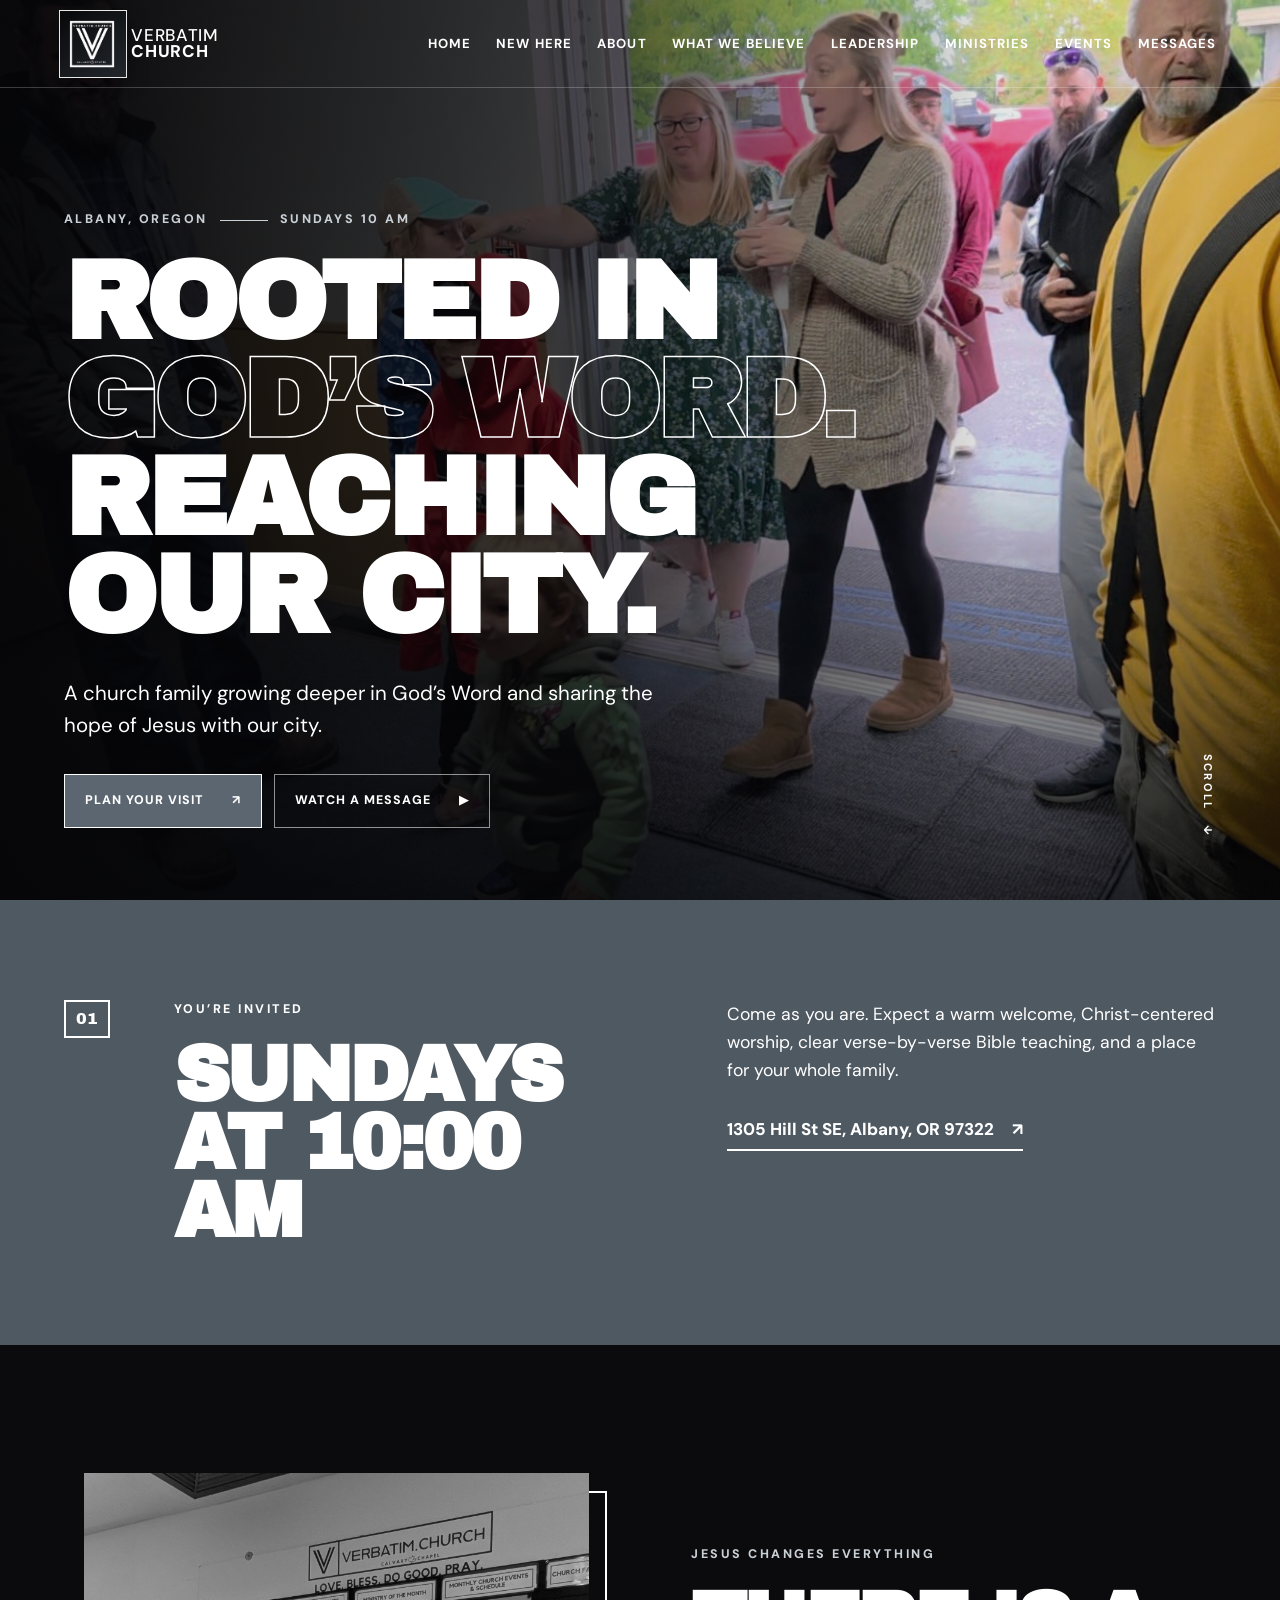
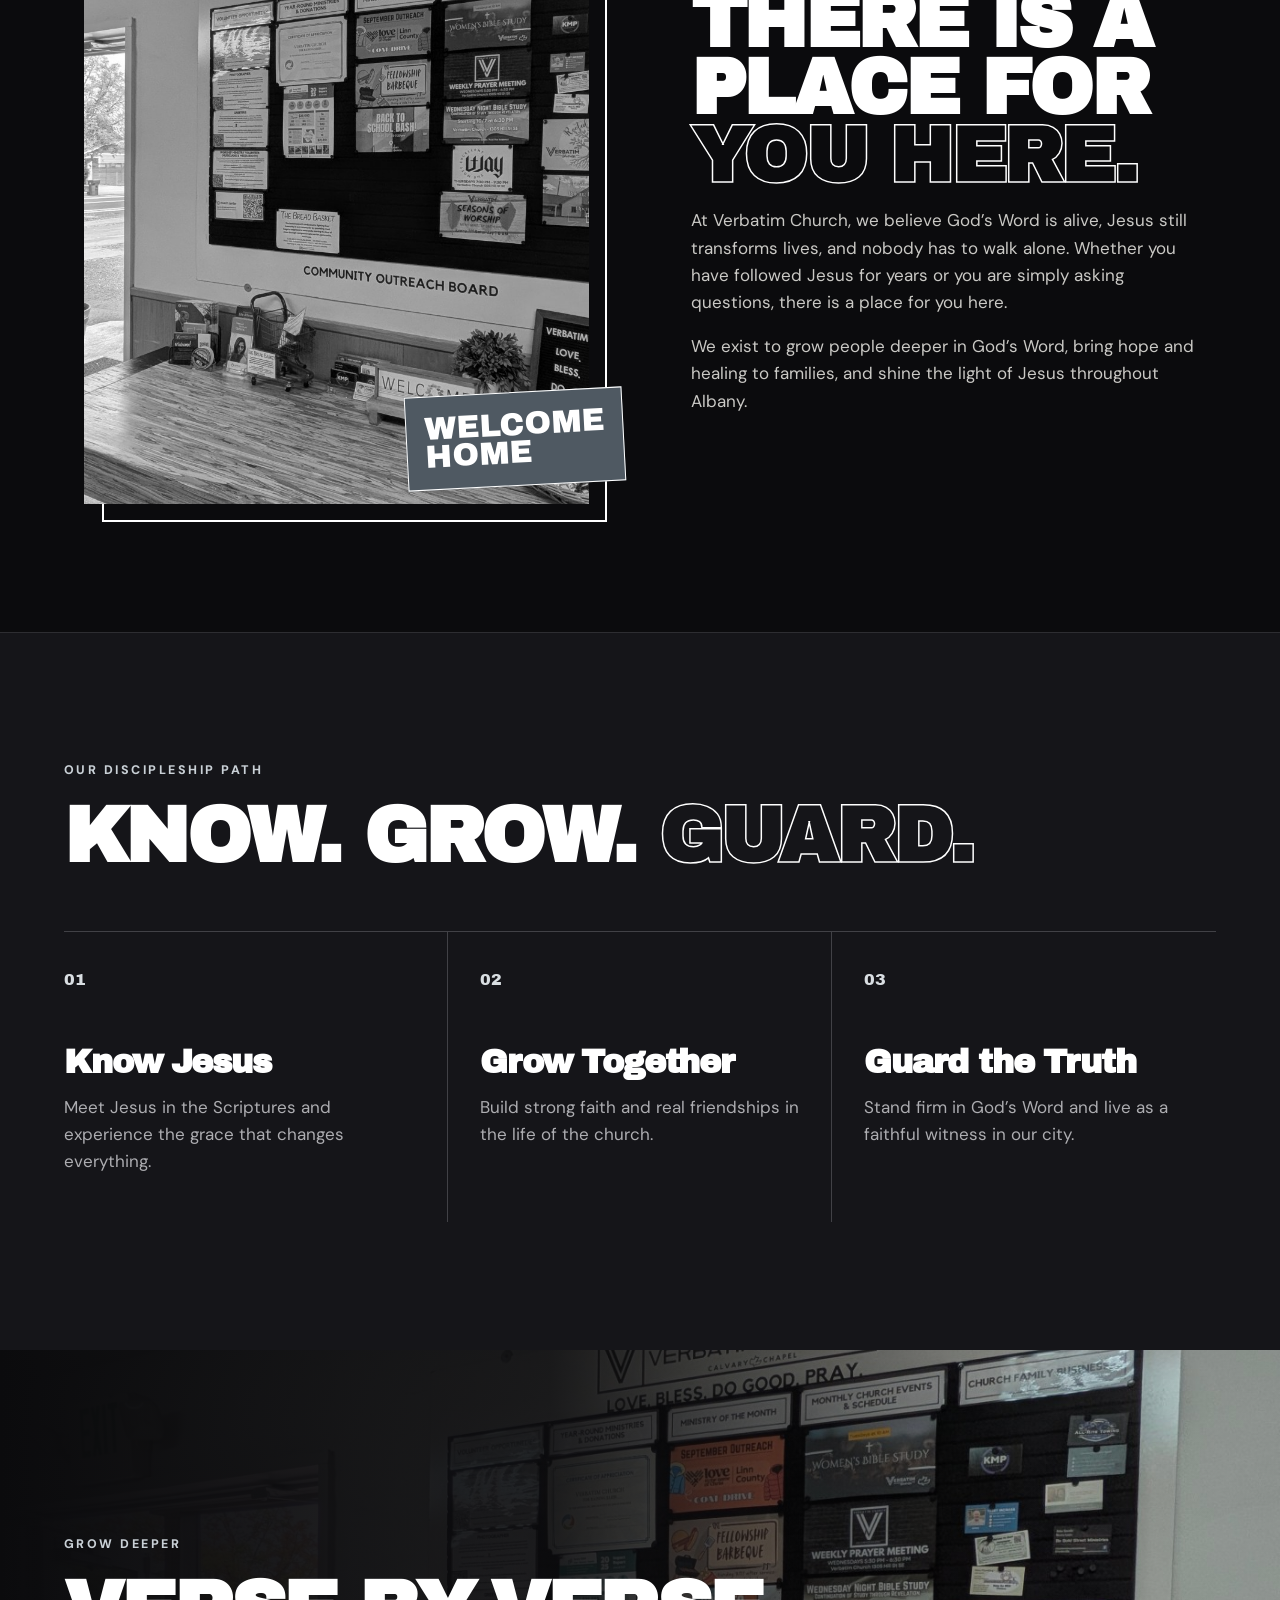
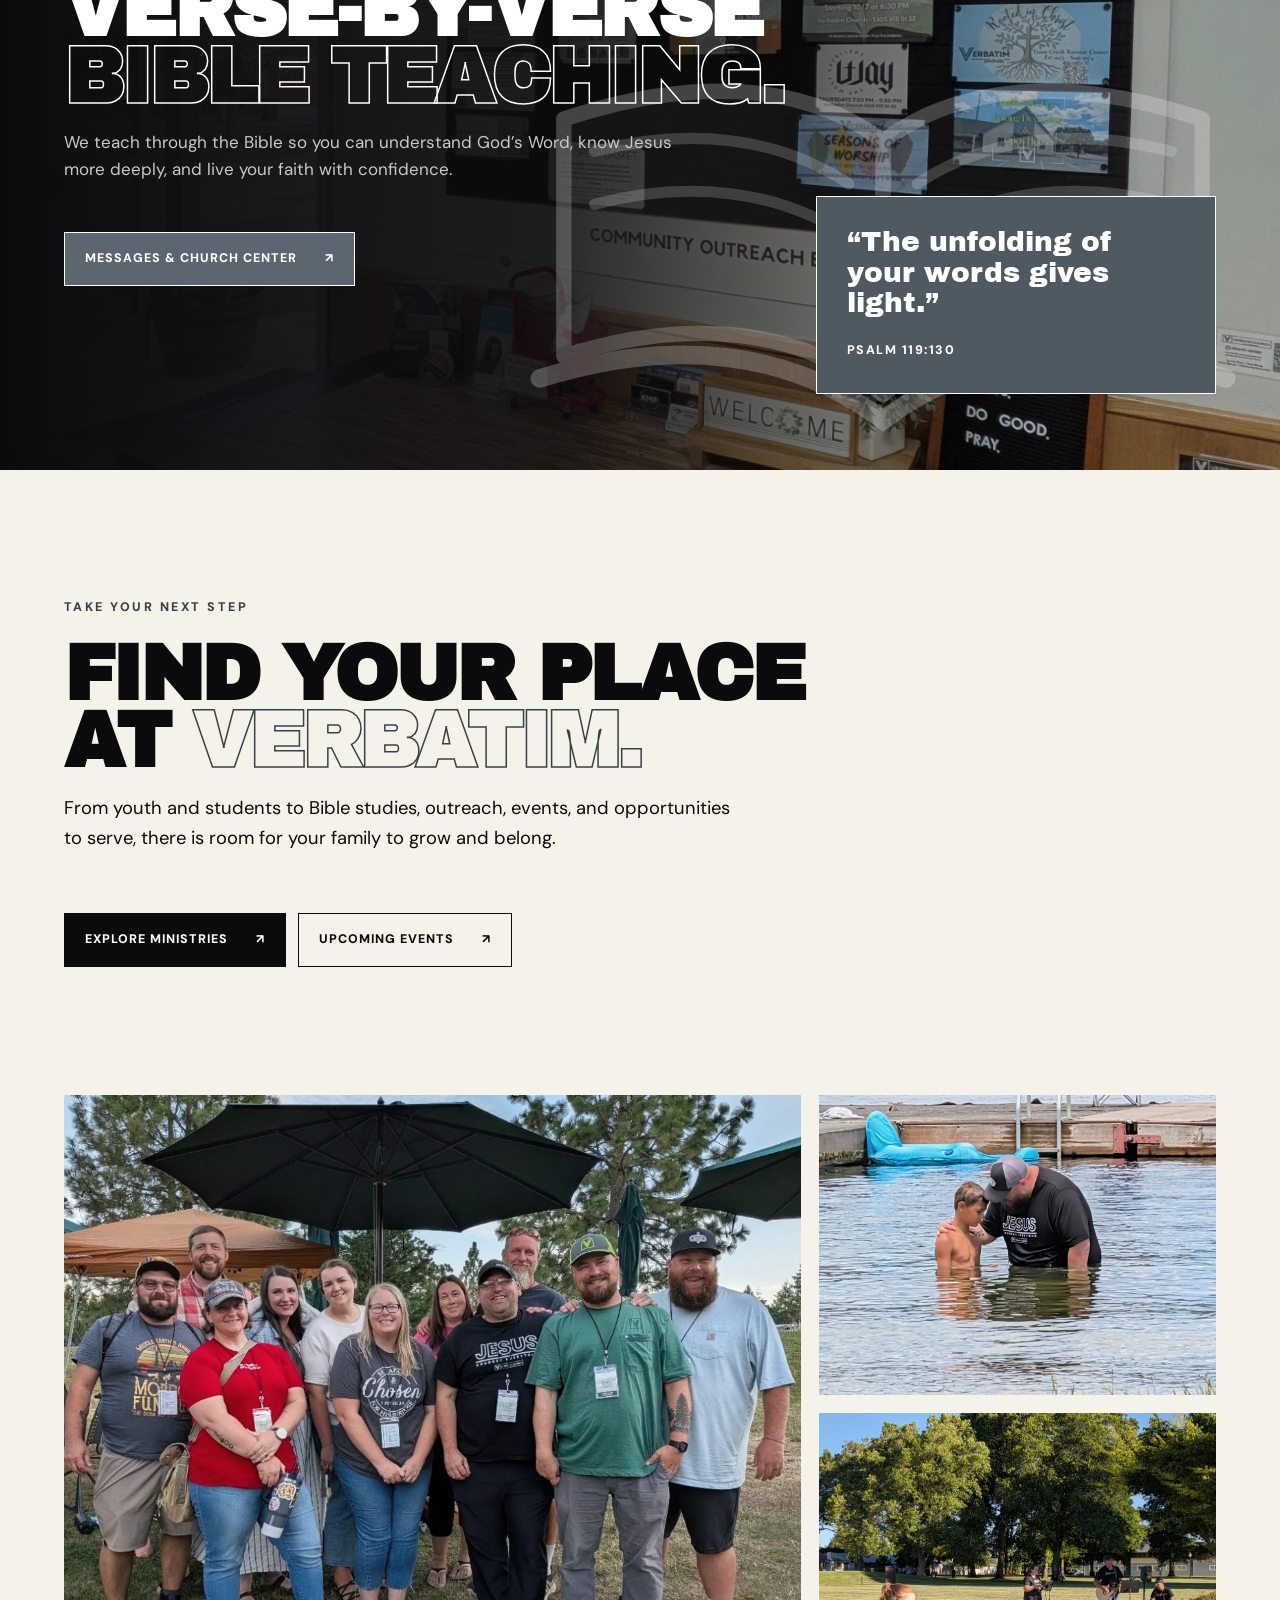
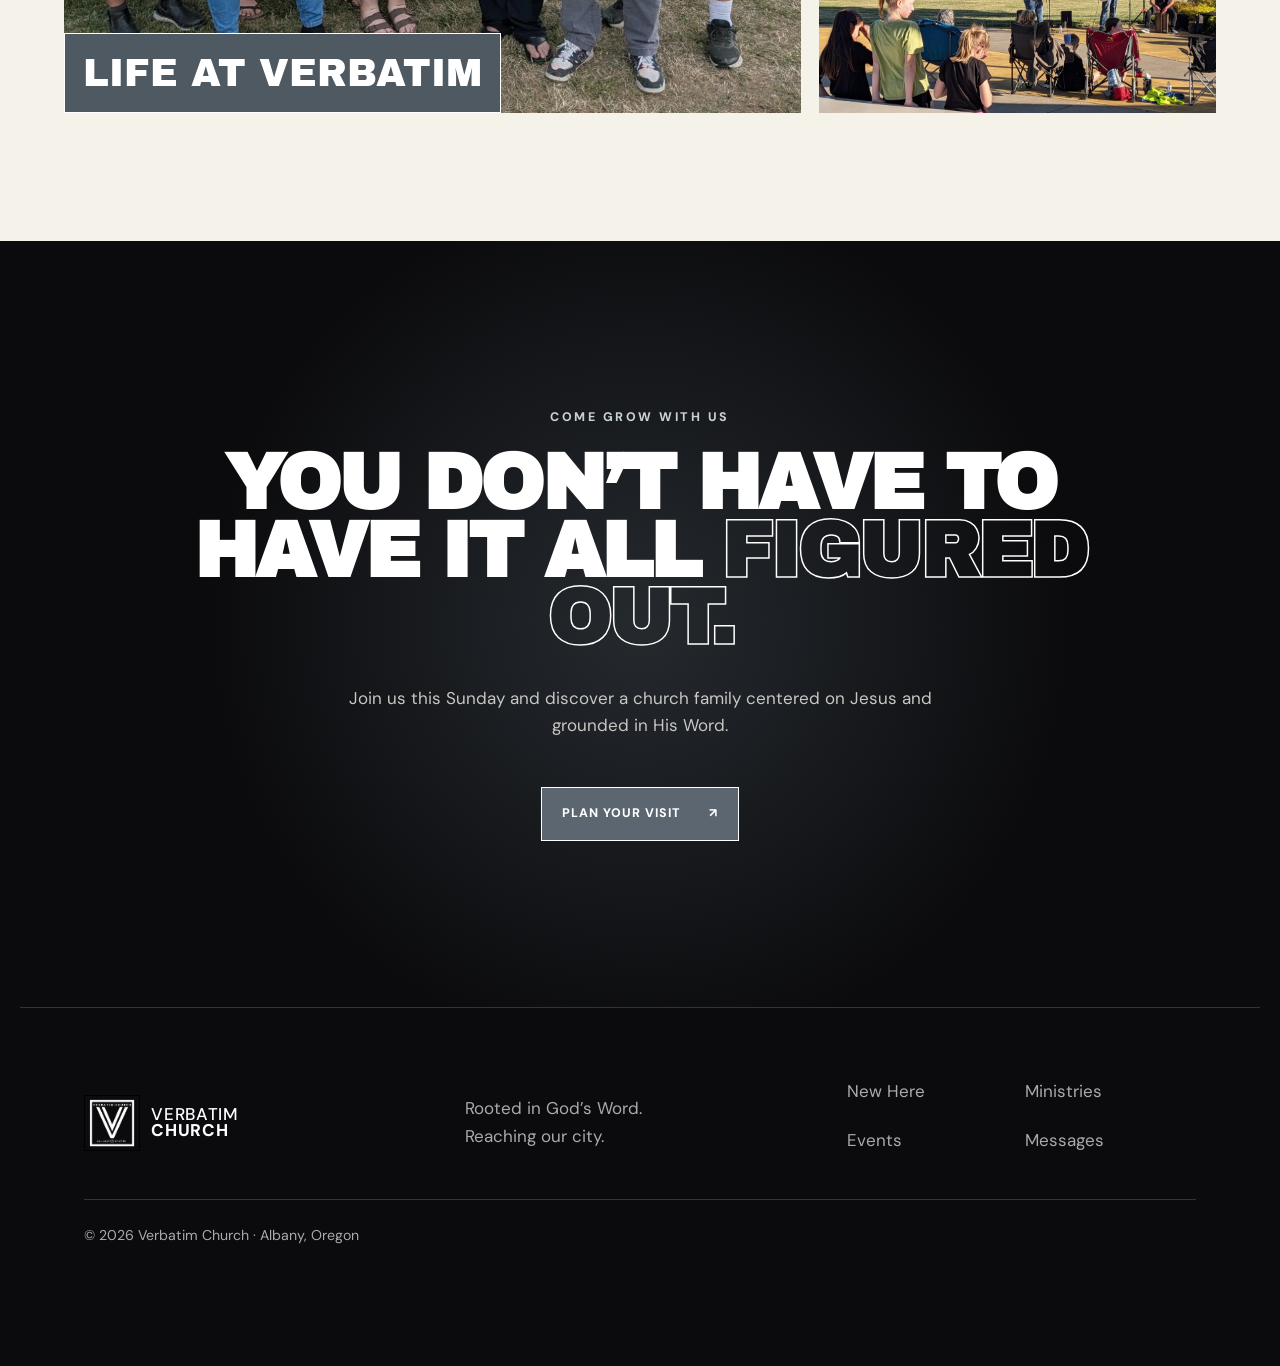
==== index.html @ ef71fdc9 "Enlarge and brighten homepage Bible silhouette" ====
<!doctype html>
<html lang="en">
<head>
  <meta charset="utf-8">
  <meta name="viewport" content="width=device-width, initial-scale=1, viewport-fit=cover">
  <meta name="theme-color" content="#0b0b0d">
  <meta name="description" content="Verbatim Church in Albany, Oregon — rooted in God’s Word and reaching our city. Join us Sundays at 10:00 AM.">
  <meta property="og:type" content="website">
  <meta property="og:site_name" content="Verbatim Church">
  <meta property="og:title" content="Verbatim Church">
  <meta property="og:description" content="A Calvary Chapel church in Albany, Oregon—rooted in God’s Word and reaching our city.">
  <meta property="og:url" content="https://verbatim.church/">
  <meta property="og:image" content="https://crownofthornsworship.github.io/Verbatim-Church-Website/assets/verbatim-church-social.jpg">
  <meta property="og:image:width" content="1536">
  <meta property="og:image:height" content="921">
  <meta property="og:image:alt" content="Verbatim Church — A Calvary Chapel">
  <meta name="twitter:card" content="summary_large_image">
  <meta name="twitter:title" content="Verbatim Church">
  <meta name="twitter:description" content="A Calvary Chapel church in Albany, Oregon—rooted in God’s Word and reaching our city.">
  <meta name="twitter:image" content="https://crownofthornsworship.github.io/Verbatim-Church-Website/assets/verbatim-church-social.jpg">
  <link rel="canonical" href="https://verbatim.church/">
  <title>Verbatim Church | Albany, Oregon</title>
  <link rel="preconnect" href="https://fonts.googleapis.com">
  <link rel="preconnect" href="https://fonts.gstatic.com" crossorigin>
  <link href="https://fonts.googleapis.com/css2?family=Archivo+Black&family=DM+Sans:wght@400;500;600;700&display=swap" rel="stylesheet">
  <link rel="icon" type="image/svg+xml" href="data:image/svg+xml,%3Csvg xmlns='http://www.w3.org/2000/svg' viewBox='0 0 64 64'%3E%3Crect width='64' height='64' rx='12' fill='%235b6670'/%3E%3Cpath d='M10 14l13 36h9L20 14zm22 0l12 36h9L41 14z' fill='%23ffffff'/%3E%3C/svg%3E">
  <link rel="stylesheet" href="styles.css?v=20260923-3">
</head>
<body>
  <a class="skip-link" href="#main">Skip to content</a>
  <header class="site-header" id="top">
    <a class="brand" href="./" aria-label="Verbatim Church home">
      <img class="brand-logo" src="assets/logo.png" alt="Verbatim Church official logo"><span>VERBATIM<br><b>CHURCH</b></span>
    </a>
    <button class="menu-button" aria-expanded="false" aria-controls="site-nav"><span></span><span></span><span></span><span class="sr-only">Menu</span></button>
    <nav id="site-nav" aria-label="Main navigation">
      <a href="./">Home</a>
      <a href="./plan-your-visit/">New Here</a>
      <a href="./about-us/">About</a>
      <a href="./what-we-believe/">What We Believe</a>
      <a href="./leadership/">Leadership</a>
      <a href="./ministries/">Ministries</a>
      <a href="./events/">Events</a>
      <a href="./messages/">Messages</a>
    </nav>
  </header>

  <main id="main">
    <section class="hero">
      <img src="assets/church-community-entry.jpg" alt="Families arriving at Verbatim Church" fetchpriority="high">
      <div class="hero-wash"></div>
      <div class="hero-copy reveal">
        <p class="eyebrow">Albany, Oregon <span></span> Sundays 10 AM</p>
        <h1>ROOTED IN<br><em>GOD’S WORD.</em><br>REACHING<br>OUR CITY.</h1>
        <p class="lede">A church family growing deeper in God’s Word and sharing the hope of Jesus with our city.</p>
        <div class="button-row">
          <a class="button primary" href="#visit">Plan your visit <span>↗</span></a>
          <a class="button ghost" href="#messages">Watch a message <span>▶</span></a>
        </div>
      </div>
      <a class="scroll-cue" href="#visit" aria-label="Scroll to visit information">SCROLL <span>↓</span></a>
    </section>

    <section class="visit-band" id="visit">
      <div class="section-number">01</div>
      <div>
        <p class="eyebrow dark">You’re invited</p>
        <h2>SUNDAYS<br>AT 10:00 AM</h2>
      </div>
      <div class="visit-detail">
        <p>Come as you are. Expect a warm welcome, Christ-centered worship, clear verse-by-verse Bible teaching, and a place for your whole family.</p>
        <a class="text-link" href="https://www.google.com/maps/search/?api=1&amp;query=1305%20Hill%20St%20SE%2C%20Albany%2C%20OR%2097322">1305 Hill St SE, Albany, OR 97322 <span>↗</span></a>
      </div>
    </section>

    <section class="welcome split">
      <div class="photo-frame reveal"><img src="assets/gathering.jpg" alt="Sunday gathering at Verbatim Church" loading="lazy"><span>WELCOME<br>HOME</span></div>
      <div class="copy reveal">
        <p class="eyebrow">Jesus changes everything</p>
        <h2>THERE IS A<br>PLACE FOR<br><em>YOU HERE.</em></h2>
        <p>At Verbatim Church, we believe God’s Word is alive, Jesus still transforms lives, and nobody has to walk alone. Whether you have followed Jesus for years or you are simply asking questions, there is a place for you here.</p>
        <p>We exist to grow people deeper in God’s Word, bring hope and healing to families, and shine the light of Jesus throughout Albany.</p>
      </div>
    </section>

    <section class="path">
      <header class="section-head reveal"><p class="eyebrow">Our discipleship path</p><h2>KNOW. GROW. <em>GUARD.</em></h2></header>
      <div class="path-grid">
        <article class="reveal"><span>01</span><h3>Know Jesus</h3><p>Meet Jesus in the Scriptures and experience the grace that changes everything.</p></article>
        <article class="reveal"><span>02</span><h3>Grow Together</h3><p>Build strong faith and real friendships in the life of the church.</p></article>
        <article class="reveal"><span>03</span><h3>Guard the Truth</h3><p>Stand firm in God’s Word and live as a faithful witness in our city.</p></article>
      </div>
    </section>

    <section class="teaching" id="messages">
      <div class="teaching-copy reveal"><p class="eyebrow">Grow deeper</p><h2>VERSE-BY-VERSE<br><em>BIBLE TEACHING.</em></h2><p>We teach through the Bible so you can understand God’s Word, know Jesus more deeply, and live your faith with confidence.</p><a class="button primary" href="https://verbatim-church.churchcenter.com/home">Messages &amp; Church Center <span>↗</span></a></div>
      <div class="verse-card reveal"><p>“The unfolding of your words gives light.”</p><span>Psalm 119:130</span></div>
    </section>

    <section class="next-step">
      <header class="section-head reveal"><p class="eyebrow dark">Take your next step</p><h2>FIND YOUR PLACE<br>AT <em>VERBATIM.</em></h2><p>From youth and students to Bible studies, outreach, events, and opportunities to serve, there is room for your family to grow and belong.</p></header>
      <div class="button-row reveal"><a class="button dark-button" href="https://verbatim-church.churchcenter.com/home">Explore ministries <span>↗</span></a><a class="button outline-dark" href="https://verbatim-church.churchcenter.com/home">Upcoming events <span>↗</span></a></div>
    </section>

    <section class="gallery" aria-label="Life at Verbatim Church">
      <figure class="wide reveal"><img src="assets/outdoors.jpg" alt="Verbatim Church group gathering outdoors" loading="lazy"><figcaption>LIFE AT VERBATIM</figcaption></figure>
      <figure class="reveal"><img src="assets/baptism.jpg" alt="Baptism at Verbatim Church" loading="lazy"></figure>
      <figure class="reveal"><img src="assets/community.jpg" alt="Verbatim Church community event" loading="lazy"></figure>
    </section>

    <section class="closing reveal">
      <p class="eyebrow">Come grow with us</p>
      <h2>YOU DON’T HAVE TO<br>HAVE IT ALL <em>FIGURED OUT.</em></h2>
      <p>Join us this Sunday and discover a church family centered on Jesus and grounded in His Word.</p>
      <a class="button primary" href="#visit">Plan your visit <span>↗</span></a>
    </section>
  </main>

  <footer>
    <a class="brand footer-brand" href="./"><img class="brand-logo" src="assets/logo.png" alt="Verbatim Church official logo"><span>VERBATIM<br><b>CHURCH</b></span></a>
    <p>Rooted in God’s Word.<br>Reaching our city.</p>
    <div class="footer-links"><a href="./plan-your-visit/">New Here</a><a href="./ministries/">Ministries</a><a href="./events/">Events</a><a href="./messages/">Messages</a></div>
    <small>© <span id="year"></span> Verbatim Church · Albany, Oregon</small>
  </footer>

  <div class="mobile-actions"><a href="#visit">Visit Sunday</a><a href="https://verbatim-church.churchcenter.com/home">Church Center ↗</a></div>
  <script src="script.js"></script>
</body>
</html>
---- styles.css ----
:root{--ink:#0b0b0d;--paper:#f5f2ea;--gunmetal:#5b6670;--white:#fff;--muted:#b8b7b2;--max:1240px}*{box-sizing:border-box}html{scroll-behavior:smooth}body{margin:0;background:var(--ink);color:var(--white);font-family:"DM Sans",sans-serif;font-size:17px;line-height:1.6;overflow-x:hidden}img{display:block;width:100%}a{color:inherit;text-decoration:none}.skip-link{position:fixed;left:1rem;top:-5rem;background:var(--gunmetal);color:var(--ink);padding:.75rem 1rem;z-index:100}.skip-link:focus{top:1rem}.sr-only{position:absolute;width:1px;height:1px;overflow:hidden;clip:rect(0,0,0,0)}.site-header{height:88px;position:absolute;top:0;left:0;right:0;z-index:20;display:flex;align-items:center;justify-content:space-between;padding:0 max(5vw,24px);border-bottom:1px solid rgba(255,255,255,.22)}.brand{display:flex;gap:.7rem;align-items:center;font-weight:500;line-height:.92;letter-spacing:.04em}.brand b{font-weight:800}.brand-mark{display:grid;place-items:center;width:44px;height:44px;background:var(--gunmetal);color:var(--ink);font-family:"Archivo Black";font-size:1rem;letter-spacing:-.18em;padding-right:.17em}.brand-logo{width:56px;height:56px;object-fit:contain;filter:invert(1);border:1px solid rgba(255,255,255,.9);padding:3px;flex:0 0 auto}.site-header nav{display:flex;align-items:center;gap:clamp(16px,2vw,32px)}.site-header nav a{font-size:.82rem;text-transform:uppercase;font-weight:700;letter-spacing:.08em}.site-header nav a:hover{color:var(--gunmetal)}.menu-button{display:none;background:none;border:0;width:46px;height:46px;padding:10px}.menu-button span:not(.sr-only){height:2px;background:white;display:block;margin:6px 0}.hero{min-height:100svh;position:relative;display:grid;align-items:end;padding:145px max(5vw,24px) 8vh;isolation:isolate}.hero>img{position:absolute;inset:0;width:100%;height:100%;object-fit:cover;z-index:-3;filter:saturate(.82) contrast(1.04)}.hero-wash{position:absolute;inset:0;z-index:-2;background:linear-gradient(90deg,rgba(5,5,8,.96) 0%,rgba(5,5,8,.72) 44%,rgba(5,5,8,.1) 78%),linear-gradient(0deg,rgba(5,5,8,.75),transparent 48%)}.hero-copy{max-width:900px}.eyebrow{text-transform:uppercase;font-size:.78rem;letter-spacing:.2em;font-weight:800;color:var(--gunmetal);margin:0 0 1.4rem;display:flex;align-items:center;gap:12px}.eyebrow span{display:inline-block;width:48px;height:1px;background:currentColor}.eyebrow.dark{color:var(--ink)}h1,h2,h3{font-family:"Archivo Black",sans-serif;margin:0;line-height:.88;letter-spacing:-.035em}h1{font-size:clamp(3.5rem,8.7vw,8.4rem)}h1 em,h2 em{font-style:normal;color:var(--gunmetal)}.lede{font-size:clamp(1.05rem,1.6vw,1.3rem);max-width:590px;margin:2rem 0}.button-row{display:flex;flex-wrap:wrap;gap:12px}.button{display:inline-flex;justify-content:space-between;align-items:center;gap:28px;padding:16px 20px;font-size:.78rem;text-transform:uppercase;font-weight:800;letter-spacing:.08em;border:1px solid transparent;transition:.2s}.button:hover{transform:translateY(-2px)}.primary{background:var(--gunmetal);color:var(--ink)}.ghost{border-color:rgba(255,255,255,.55)}.ghost:hover{background:white;color:var(--ink)}.scroll-cue{position:absolute;right:max(5vw,24px);bottom:7vh;font-size:.7rem;letter-spacing:.2em;font-weight:700;writing-mode:vertical-rl;display:flex;gap:14px}.visit-band{background:var(--gunmetal);color:var(--ink);display:grid;grid-template-columns:auto 1fr 1fr;gap:clamp(28px,5vw,85px);padding:clamp(48px,8vw,100px) max(5vw,24px);align-items:start}.section-number{font-family:"Archivo Black";font-size:1rem;border:2px solid;padding:4px 10px}.visit-band h2,.section-head h2,.copy h2,.teaching h2,.closing h2{font-size:clamp(2.8rem,6vw,6rem)}.visit-detail{max-width:560px}.visit-detail p{font-size:1.1rem;margin:0 0 2rem}.text-link{font-weight:800;border-bottom:2px solid;display:inline-flex;gap:18px;padding-bottom:5px}.split{max-width:var(--max);margin:auto;padding:clamp(76px,10vw,150px) max(5vw,24px);display:grid;grid-template-columns:1fr 1fr;gap:clamp(40px,8vw,110px);align-items:center}.photo-frame{position:relative}.photo-frame:before{content:"";position:absolute;inset:18px -18px -18px 18px;border:2px solid var(--gunmetal);z-index:-1}.photo-frame img{aspect-ratio:4/5;object-fit:cover;filter:grayscale(100%)}.photo-frame>span{position:absolute;right:-35px;bottom:18px;background:var(--gunmetal);color:var(--ink);font:2rem/.88 "Archivo Black";padding:18px;transform:rotate(-3deg)}.copy>p:not(.eyebrow),.teaching-copy>p:not(.eyebrow){color:#cac9c5;max-width:610px}.path{padding:clamp(75px,10vw,145px) max(5vw,24px);background:#151519;border-top:1px solid #2d2d31}.section-head{max-width:var(--max);margin:0 auto 60px}.path-grid{max-width:var(--max);margin:auto;display:grid;grid-template-columns:repeat(3,1fr);border-top:1px solid #414146}.path-grid article{padding:34px 32px 30px 0;border-right:1px solid #414146}.path-grid article+article{padding-left:32px}.path-grid article:last-child{border-right:0}.path-grid span{font:1rem "Archivo Black";color:var(--gunmetal)}.path-grid h3{font-size:clamp(1.7rem,2.6vw,2.5rem);margin:3.4rem 0 1rem}.path-grid p{color:#adadb1}.teaching{position:relative;min-height:720px;padding:clamp(80px,10vw,145px) max(5vw,24px);display:flex;align-items:center;background:linear-gradient(90deg,#0b0b0d 0%,rgba(11,11,13,.88) 43%,rgba(11,11,13,.1) 80%),url('assets/gathering.jpg') center/cover}.teaching-copy{max-width:750px}.teaching-copy .button{margin-top:2rem}.verse-card{position:absolute;right:5vw;bottom:6vw;width:min(400px,38vw);background:var(--gunmetal);color:var(--ink);padding:30px;transform:rotate(2deg)}.verse-card p{font-family:"Archivo Black";font-size:clamp(1.35rem,2.2vw,2rem);line-height:1.1;margin:0 0 1rem}.verse-card span{font-size:.78rem;text-transform:uppercase;font-weight:800;letter-spacing:.12em}.next-step{background:var(--paper);color:var(--ink);padding:clamp(75px,10vw,140px) max(5vw,24px)}.next-step .section-head{margin-left:auto;margin-right:auto}.next-step .section-head>p:last-child{font-size:1.15rem;max-width:680px}.dark-button{background:var(--ink);color:white}.outline-dark{border-color:var(--ink)}.gallery{background:var(--paper);padding:0 max(5vw,24px) clamp(76px,10vw,145px);display:grid;grid-template-columns:1.3fr .7fr;gap:18px}.gallery figure{margin:0;overflow:hidden;position:relative}.gallery .wide{grid-row:span 2}.gallery img{height:100%;min-height:300px;object-fit:cover;filter:saturate(.85)}.gallery figcaption{position:absolute;left:0;bottom:0;background:var(--gunmetal);color:var(--ink);font:clamp(1.5rem,3vw,3rem) "Archivo Black";padding:18px}.closing{padding:clamp(90px,13vw,180px) max(5vw,24px);text-align:center;background:radial-gradient(circle at 50% 50%,#27231b 0%,#0b0b0d 55%)}.closing .eyebrow{justify-content:center}.closing h2{max-width:1100px;margin:auto}.closing>p:not(.eyebrow){max-width:640px;margin:2rem auto;color:#c7c7c3}.closing .button{margin-top:1rem}footer{max-width:var(--max);margin:auto;padding:70px max(5vw,24px) 120px;display:grid;grid-template-columns:1fr 1fr 1fr;gap:32px;border-top:1px solid #343438;color:#aaa}.footer-brand{color:white}.footer-links{display:grid;grid-template-columns:1fr 1fr;gap:8px}.footer-links a:hover{color:var(--gunmetal)}footer small{grid-column:1/-1;border-top:1px solid #343438;padding-top:24px}.mobile-actions{display:none}.reveal{opacity:0;transform:translateY(28px);transition:opacity .7s ease,transform .7s ease}.reveal.is-visible{opacity:1;transform:none}@media(prefers-reduced-motion:reduce){html{scroll-behavior:auto}.reveal{opacity:1;transform:none;transition:none}.button{transition:none}}
@media(max-width:900px){body{padding-bottom:62px}.site-header{height:74px}.menu-button{display:block;position:relative;z-index:2}.site-header nav{display:none;position:fixed;inset:0;background:var(--ink);padding:110px 28px 90px;flex-direction:column;align-items:flex-start;gap:15px;overflow:auto}.site-header nav.open{display:flex}.site-header nav a{font:clamp(1.7rem,8vw,2.6rem)/1 "Archivo Black"}.menu-button[aria-expanded="true"] span:nth-child(1){transform:translateY(8px) rotate(45deg)}.menu-button[aria-expanded="true"] span:nth-child(2){opacity:0}.menu-button[aria-expanded="true"] span:nth-child(3){transform:translateY(-8px) rotate(-45deg)}.hero{padding-top:115px;padding-bottom:90px;min-height:780px}.hero-wash{background:linear-gradient(0deg,rgba(5,5,8,.95) 0%,rgba(5,5,8,.55) 70%,rgba(5,5,8,.45))}.hero>img{object-position:62% center}.scroll-cue{display:none}.visit-band{grid-template-columns:auto 1fr}.visit-detail{grid-column:2}.split{grid-template-columns:1fr}.photo-frame{max-width:620px}.path-grid{grid-template-columns:1fr}.path-grid article,.path-grid article+article{padding:30px 0;border-right:0;border-bottom:1px solid #414146}.path-grid article:last-child{border-bottom:0}.path-grid h3{margin:1.2rem 0 .6rem}.teaching{min-height:780px;align-items:flex-start;background:linear-gradient(0deg,#0b0b0d 0%,rgba(11,11,13,.82) 72%,rgba(11,11,13,.18)),url('assets/gathering.jpg') center/cover}.verse-card{right:24px;bottom:55px;width:calc(100% - 48px)}footer{grid-template-columns:1fr 1fr}.mobile-actions{display:grid;grid-template-columns:1fr 1fr;position:fixed;bottom:0;left:0;right:0;z-index:30;height:62px;box-shadow:0 -8px 30px rgba(0,0,0,.25)}.mobile-actions a{display:grid;place-items:center;background:var(--gunmetal);color:var(--ink);font-size:.78rem;text-transform:uppercase;font-weight:800;letter-spacing:.06em}.mobile-actions a+ a{background:white;border-left:1px solid #ddd}}
@media(max-width:600px){h1{font-size:clamp(3rem,15vw,5rem)}.hero .lede{font-size:1rem}.hero .button{flex:1;min-width:210px}.visit-band{grid-template-columns:1fr}.visit-detail{grid-column:auto}.section-number{width:max-content}.photo-frame>span{right:-8px}.gallery{grid-template-columns:1fr}.gallery .wide{grid-row:auto}.gallery figure{aspect-ratio:4/3}.gallery figure:first-child{aspect-ratio:4/5}footer{grid-template-columns:1fr}.footer-links{margin:8px 0}footer small{grid-column:auto}}

/* Gunmetal edition */
.skip-link,.brand-mark,.primary,.visit-band,.photo-frame>span,.verse-card,.gallery figcaption,.mobile-actions a{color:var(--white);border-color:var(--white)}
.brand-mark{border:1px solid rgba(255,255,255,.9)}
.site-header nav a:hover,.footer-links a:hover{color:var(--white);text-decoration:underline;text-underline-offset:.35em}
.eyebrow{color:#c9d0d6}
.eyebrow.dark{color:var(--white)}
h1 em,h2 em{color:transparent;-webkit-text-stroke:1.5px var(--white);paint-order:stroke fill}
.primary{border:1px solid var(--white)}
.primary:hover{background:#737f89}
.visit-band{background:#4f5962}
.visit-band .section-number,.visit-band .text-link{border-color:var(--white)}
.photo-frame:before{border-color:var(--white)}
.photo-frame>span,.verse-card,.gallery figcaption{background:#4f5962;border:1px solid var(--white)}
.path-grid span{color:#d9dee2}
.next-step h2 em{color:transparent;-webkit-text-stroke:1.5px #384149}
.next-step .eyebrow.dark{color:#384149}
.closing{background:radial-gradient(circle at 50% 50%,#252a2f 0%,#0b0b0d 58%)}
@media(max-width:900px){.mobile-actions a{background:#4f5962;border-top:1px solid var(--white)}.mobile-actions a+a{background:var(--white);color:var(--ink);border-left:1px solid #4f5962}}

/* Interior pages */
.inner-page .site-header{position:absolute}.inner-hero{min-height:72svh;position:relative;display:flex;align-items:flex-end;padding:160px max(5vw,24px) 80px;isolation:isolate}.inner-hero:before{content:"";position:absolute;inset:0;background:linear-gradient(90deg,rgba(7,8,10,.94),rgba(7,8,10,.58) 58%,rgba(7,8,10,.18)),linear-gradient(0deg,rgba(7,8,10,.72),transparent 55%);z-index:-1}.inner-hero>img{position:absolute;inset:0;width:100%;height:100%;object-fit:cover;z-index:-2;filter:grayscale(35%) saturate(.72)}.inner-hero.no-photo{min-height:58svh;background:radial-gradient(circle at 78% 20%,#48515a 0,#1d2126 30%,#0b0b0d 67%)}.inner-hero.no-photo:before{background:linear-gradient(110deg,rgba(11,11,13,.25),rgba(11,11,13,.82))}.inner-hero-copy{max-width:1020px}.inner-hero h1{font-size:clamp(3.5rem,9vw,8rem)}.inner-hero .lede{max-width:690px}.content-section{padding:clamp(70px,9vw,125px) max(5vw,24px)}.content-section.light{background:var(--paper);color:var(--ink)}.content-section.gunmetal{background:#4f5962}.section-wrap{max-width:var(--max);margin:auto}.section-intro{display:grid;grid-template-columns:.75fr 1.25fr;gap:clamp(35px,8vw,110px);align-items:start}.section-intro h2,.page-cta h2{font-size:clamp(2.7rem,6vw,5.8rem)}.section-intro .body-copy{font-size:1.1rem;max-width:680px}.body-copy p:first-child{margin-top:0}.body-copy p{color:inherit;opacity:.86}.info-grid{display:grid;grid-template-columns:repeat(3,1fr);gap:1px;background:#444950;border:1px solid #444950;margin-top:55px}.info-card{background:#151519;padding:clamp(28px,4vw,48px)}.info-card.light-card{background:white;color:var(--ink)}.info-card .num{display:block;color:#cbd2d8;font:bold .78rem "DM Sans";letter-spacing:.18em;margin-bottom:45px}.info-card h3{font-size:clamp(1.5rem,2.4vw,2.2rem);margin-bottom:16px}.info-card p{color:#b8b9bd}.info-card.light-card p{color:#555}.faq-list{max-width:900px;margin:55px auto 0}.faq-list details{border-top:1px solid #69727a;padding:0}.faq-list details:last-child{border-bottom:1px solid #69727a}.faq-list summary{cursor:pointer;list-style:none;padding:24px 48px 24px 0;font:clamp(1.25rem,2vw,1.7rem) "Archivo Black";position:relative}.faq-list summary::-webkit-details-marker{display:none}.faq-list summary:after{content:"+";position:absolute;right:8px;font-family:"DM Sans"}.faq-list details[open] summary:after{content:"–"}.faq-list details p{max-width:740px;color:#c7c9cc;margin:0 0 26px}.photo-pair{display:grid;grid-template-columns:1.3fr .7fr;gap:18px;margin-top:55px}.photo-pair img{height:520px;object-fit:cover;filter:saturate(.75)}.photo-pair img+img{height:520px}.belief-list{display:grid;grid-template-columns:1fr 1fr;gap:16px;margin-top:55px}.belief-list details{background:#151519;border:1px solid #3d4247;padding:0 28px}.belief-list summary{cursor:pointer;list-style:none;padding:25px 40px 25px 0;font:1.18rem "Archivo Black";position:relative}.belief-list summary::-webkit-details-marker{display:none}.belief-list summary:after{content:"+";position:absolute;right:0;color:#d4dae0;font-family:"DM Sans"}.belief-list details[open] summary:after{content:"–"}.belief-list details p{color:#c3c4c6;margin-top:0}.belief-list .scripture{font-size:.9rem;color:#e5e7e9;border-top:1px solid #35393e;padding-top:15px}.leader-feature{display:grid;grid-template-columns:1.1fr .9fr;gap:clamp(38px,7vw,90px);align-items:center}.leader-feature img{aspect-ratio:4/3;object-fit:cover;filter:grayscale(55%)}.leader-feature h2{font-size:clamp(3rem,6vw,6rem)}.leader-feature h3{font-size:clamp(2rem,4vw,3.8rem);color:#d8dde1;margin:18px 0 28px}.ministry-grid{display:grid;grid-template-columns:repeat(3,1fr);gap:16px;margin-top:55px}.ministry-card{min-height:270px;padding:34px;background:#151519;border:1px solid #3d4247;display:flex;flex-direction:column;justify-content:space-between}.ministry-card span{font-size:.75rem;letter-spacing:.18em;color:#cbd2d8}.ministry-card h3{font-size:2rem}.ministry-card p{color:#bfc1c4}.feature-banner{position:relative;min-height:540px;display:flex;align-items:end;padding:55px;isolation:isolate;overflow:hidden}.feature-banner img{position:absolute;inset:0;height:100%;object-fit:cover;z-index:-2;filter:grayscale(30%)}.feature-banner:before{content:"";position:absolute;inset:0;background:linear-gradient(0deg,rgba(5,6,8,.92),rgba(5,6,8,.08));z-index:-1}.feature-banner h2{font-size:clamp(2.7rem,6vw,5.6rem);max-width:850px}.page-cta{text-align:center;padding:clamp(85px,12vw,150px) max(5vw,24px);background:#111317}.page-cta p{max-width:640px;margin:24px auto 32px;color:#c6c8ca}.page-cta .button{margin:4px}.inner-footer{background:#0b0b0d}.breadcrumbs{font-size:.74rem;text-transform:uppercase;letter-spacing:.16em;color:#c9d0d6;margin-bottom:22px}.breadcrumbs a{border-bottom:1px solid #869099}.active-nav{color:white!important;text-decoration:underline;text-underline-offset:.35em}.message-panel{max-width:960px;margin:55px auto 0;padding:clamp(38px,7vw,80px);border:1px solid #66717a;background:linear-gradient(135deg,#20252a,#111315);text-align:center}.message-panel .play{width:78px;height:78px;display:grid;place-items:center;border:1px solid white;border-radius:50%;margin:0 auto 30px;font-size:1.5rem}.message-panel h2{font-size:clamp(2.5rem,6vw,5.5rem)}
@media(max-width:900px){.inner-hero{min-height:680px;padding-top:125px}.section-intro,.leader-feature{grid-template-columns:1fr}.info-grid,.ministry-grid{grid-template-columns:1fr 1fr}.belief-list{grid-template-columns:1fr}.photo-pair img,.photo-pair img+img{height:420px}.feature-banner{padding:35px 24px}}
@media(max-width:600px){.inner-hero{min-height:620px;padding-bottom:60px}.inner-hero.no-photo{min-height:540px}.info-grid,.ministry-grid,.photo-pair{grid-template-columns:1fr}.photo-pair img,.photo-pair img+img{height:340px}.feature-banner{min-height:480px}.belief-list details{padding:0 20px}}

/* Consistent logo contrast over every page hero */
.site-header .brand{position:relative;isolation:isolate}
.site-header .brand:before{content:"";position:absolute;left:-5px;top:50%;width:66px;height:66px;transform:translateY(-50%);z-index:0;background:linear-gradient(145deg,rgba(8,9,11,.96),rgba(39,45,51,.82));border:1px solid rgba(255,255,255,.9);box-shadow:0 5px 18px rgba(0,0,0,.38);backdrop-filter:blur(6px);-webkit-backdrop-filter:blur(6px)}
.site-header .brand-logo,.site-header .brand>span{position:relative;z-index:1}
.site-header .brand-logo{border-color:transparent}

/* Keep the active mobile menu marker below multiline labels */
@media(max-width:900px){.site-header nav a.active-nav{text-decoration:none!important;border-bottom:4px solid #fff;padding-bottom:.22em;width:max-content;max-width:100%}}

/* Homepage photo update and open-Bible teaching watermark */
.hero>img[src*="church-community-entry"]{object-position:center center;filter:saturate(.9) contrast(1.03)}
.teaching{overflow:hidden;isolation:isolate}
.teaching:after{content:"";position:absolute;right:1%;bottom:1%;width:min(780px,60vw);height:60%;background:url('assets/open-bible-silhouette.svg') center/contain no-repeat;opacity:.23;z-index:0;pointer-events:none}
.teaching-copy{position:relative;z-index:1}.teaching>.verse-card{position:absolute;z-index:1}
@media(max-width:900px){.hero>img[src*="church-community-entry"]{object-position:36% center}.teaching:after{right:1%;bottom:10%;width:98%;height:52%;opacity:.21}}
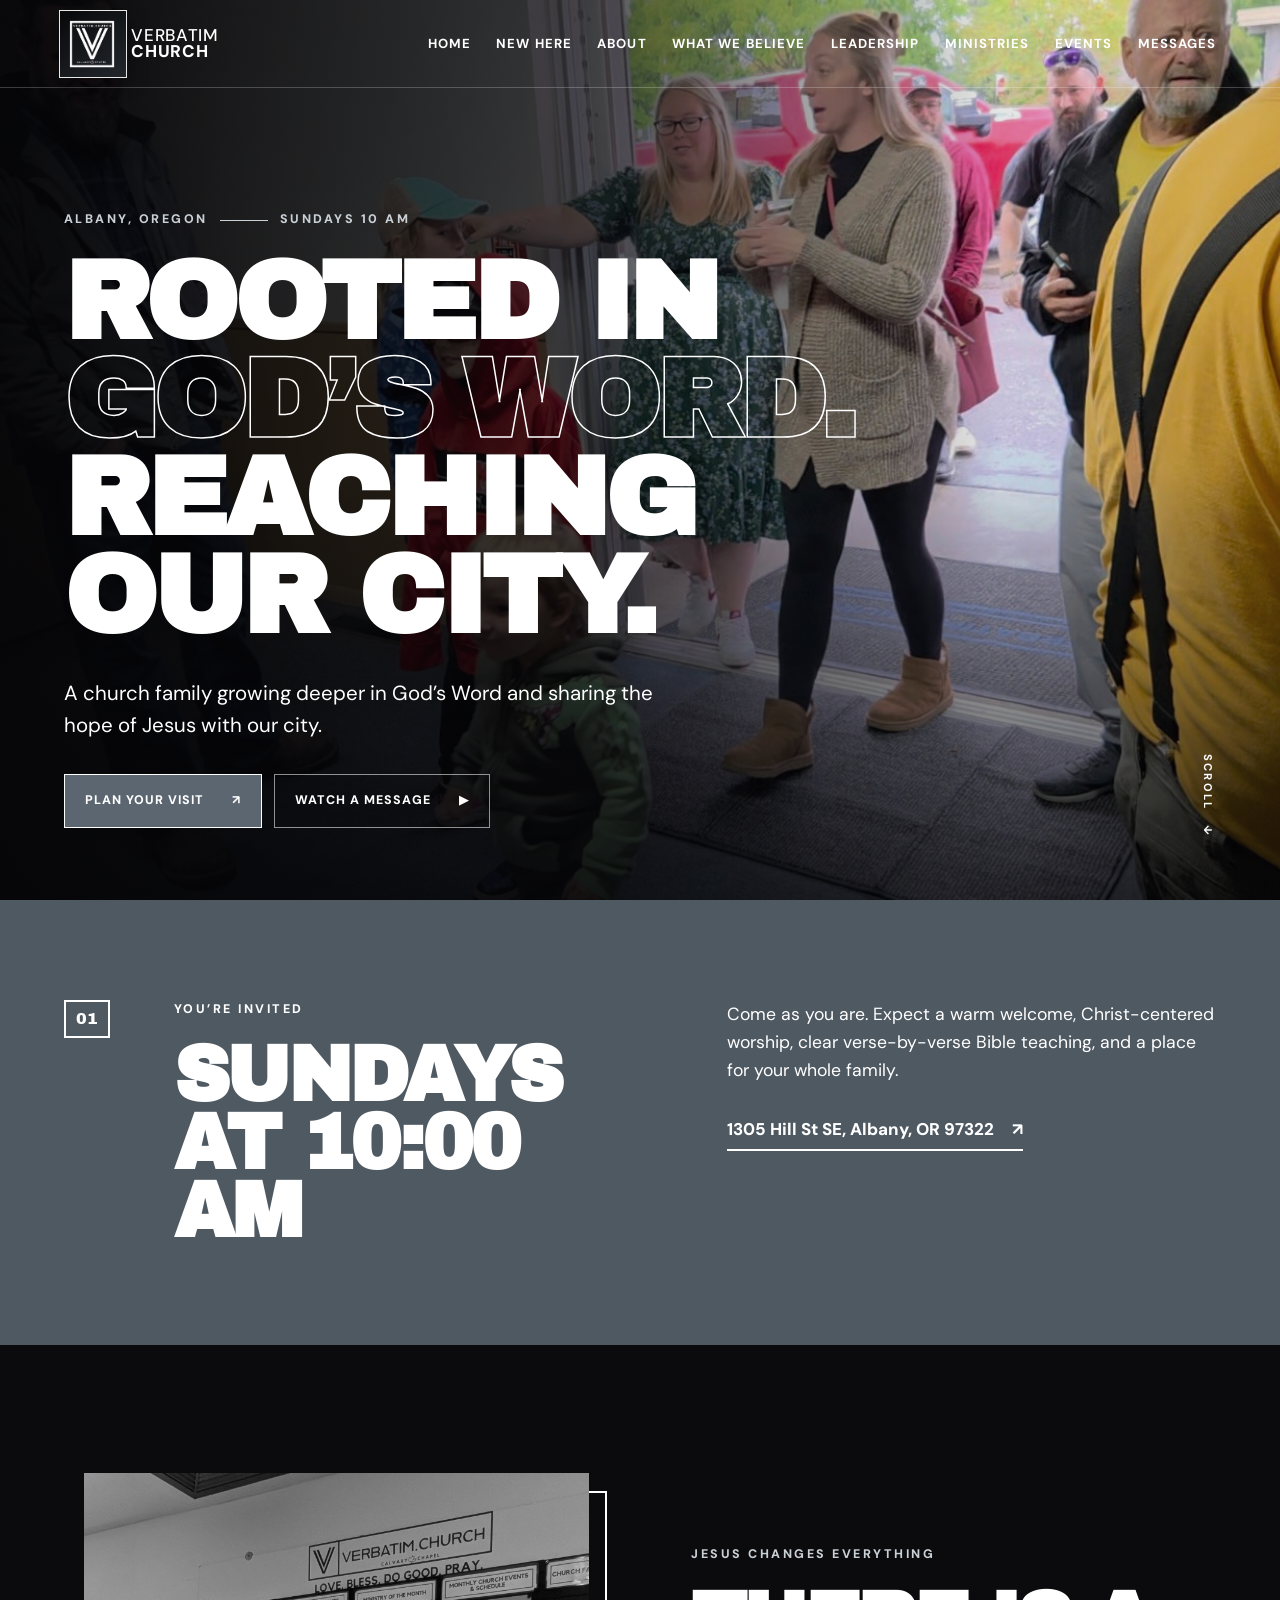
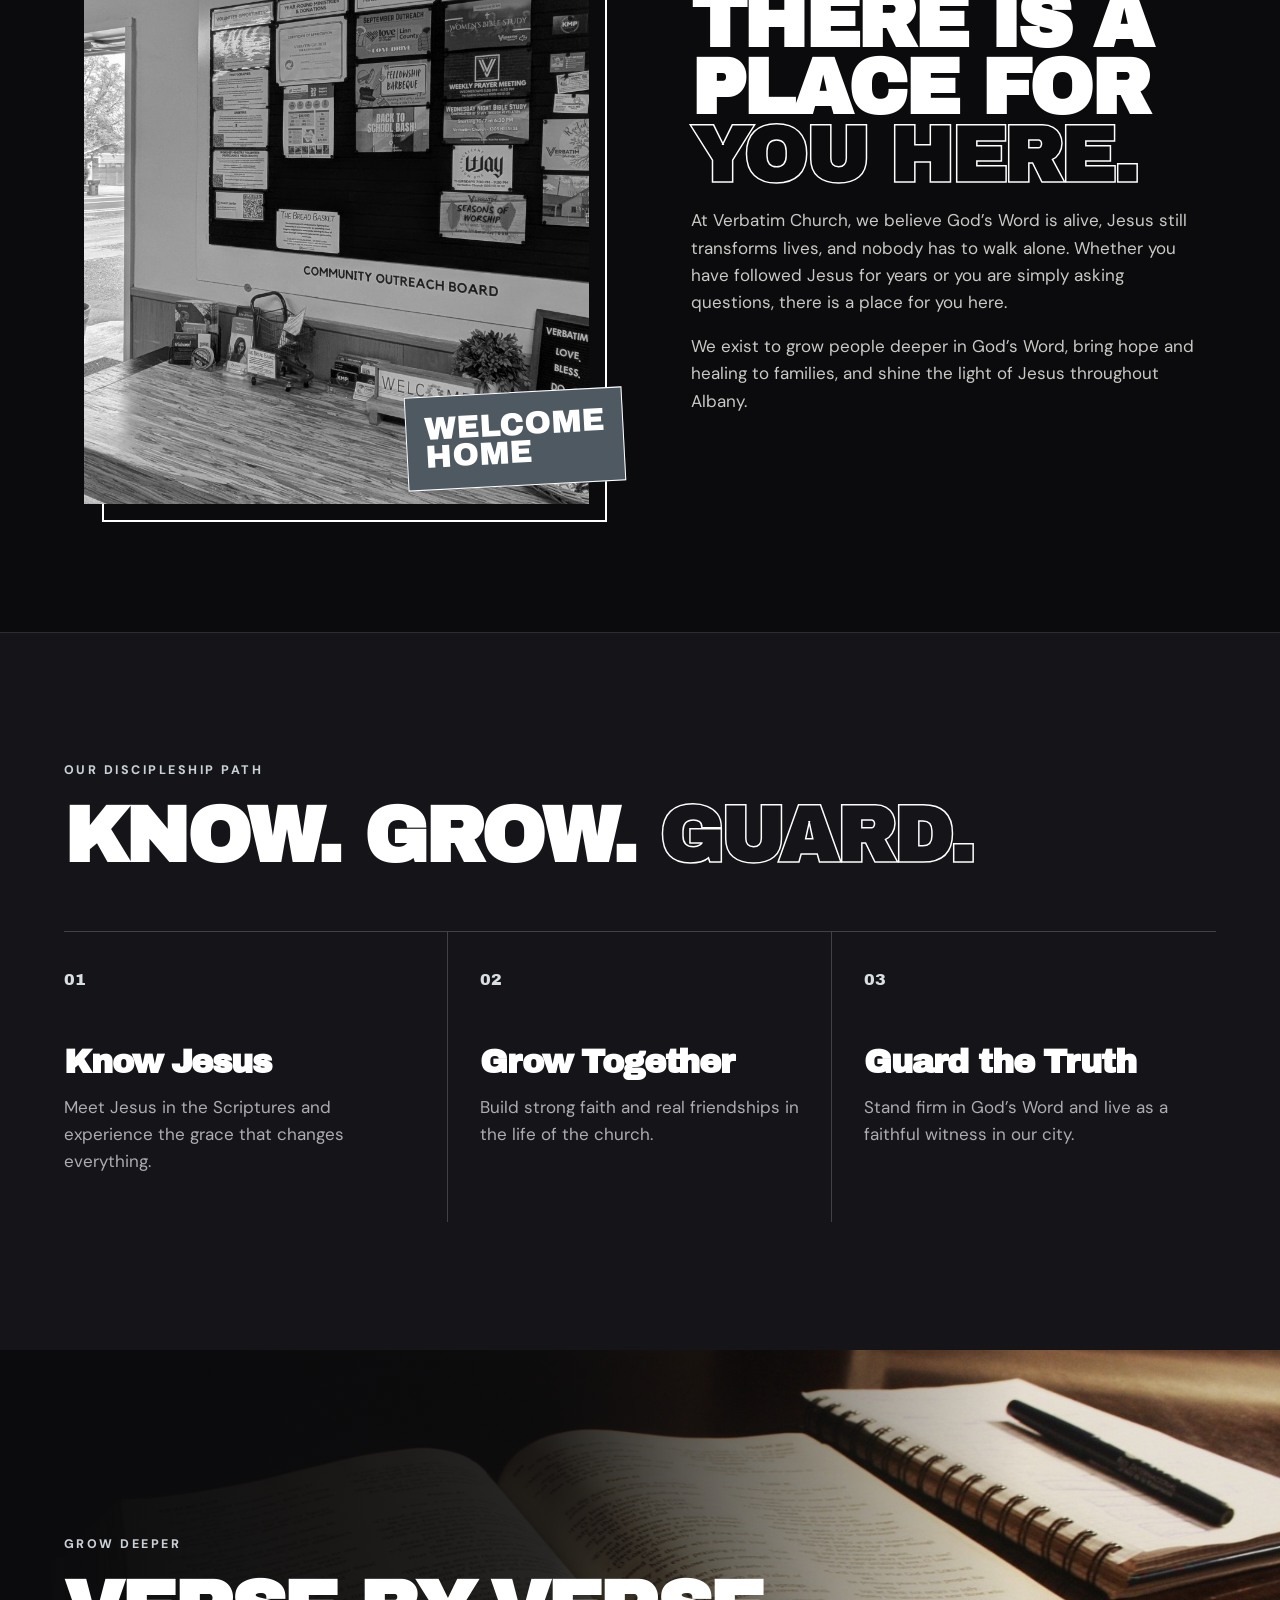
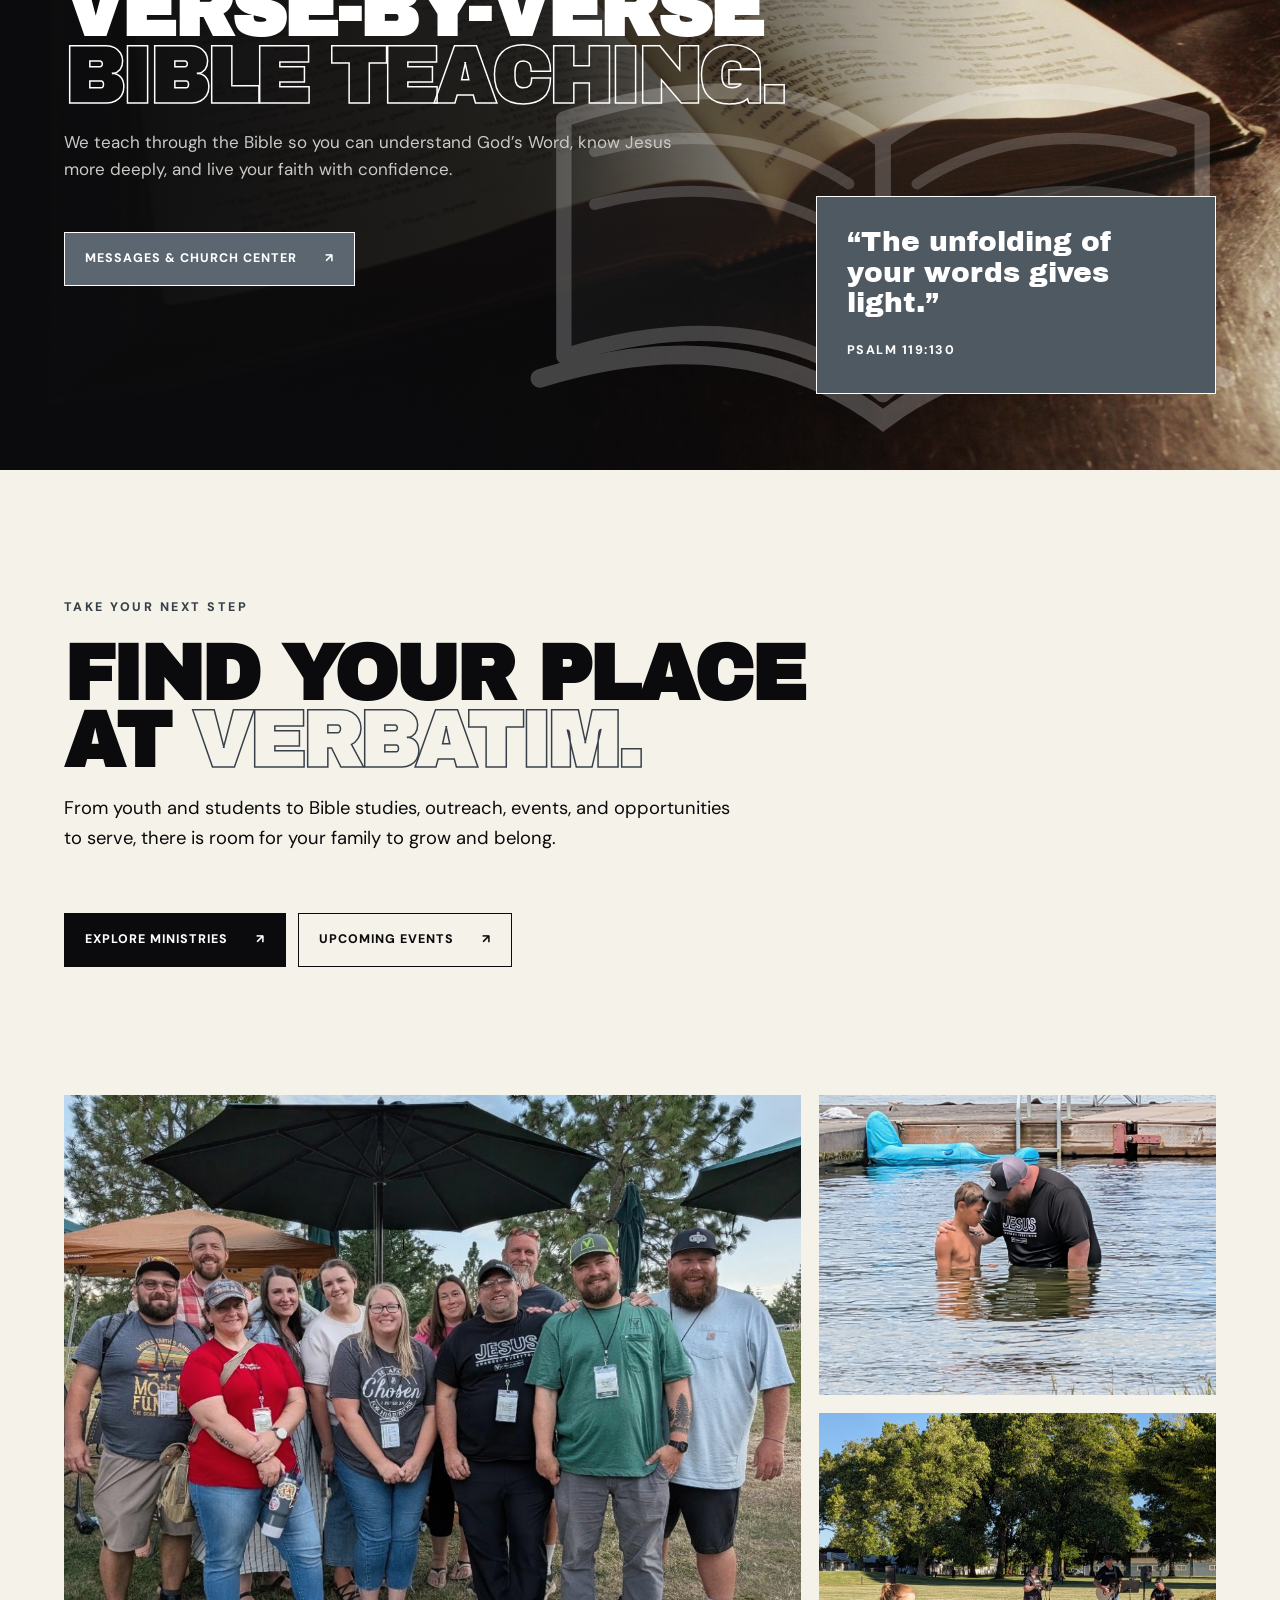
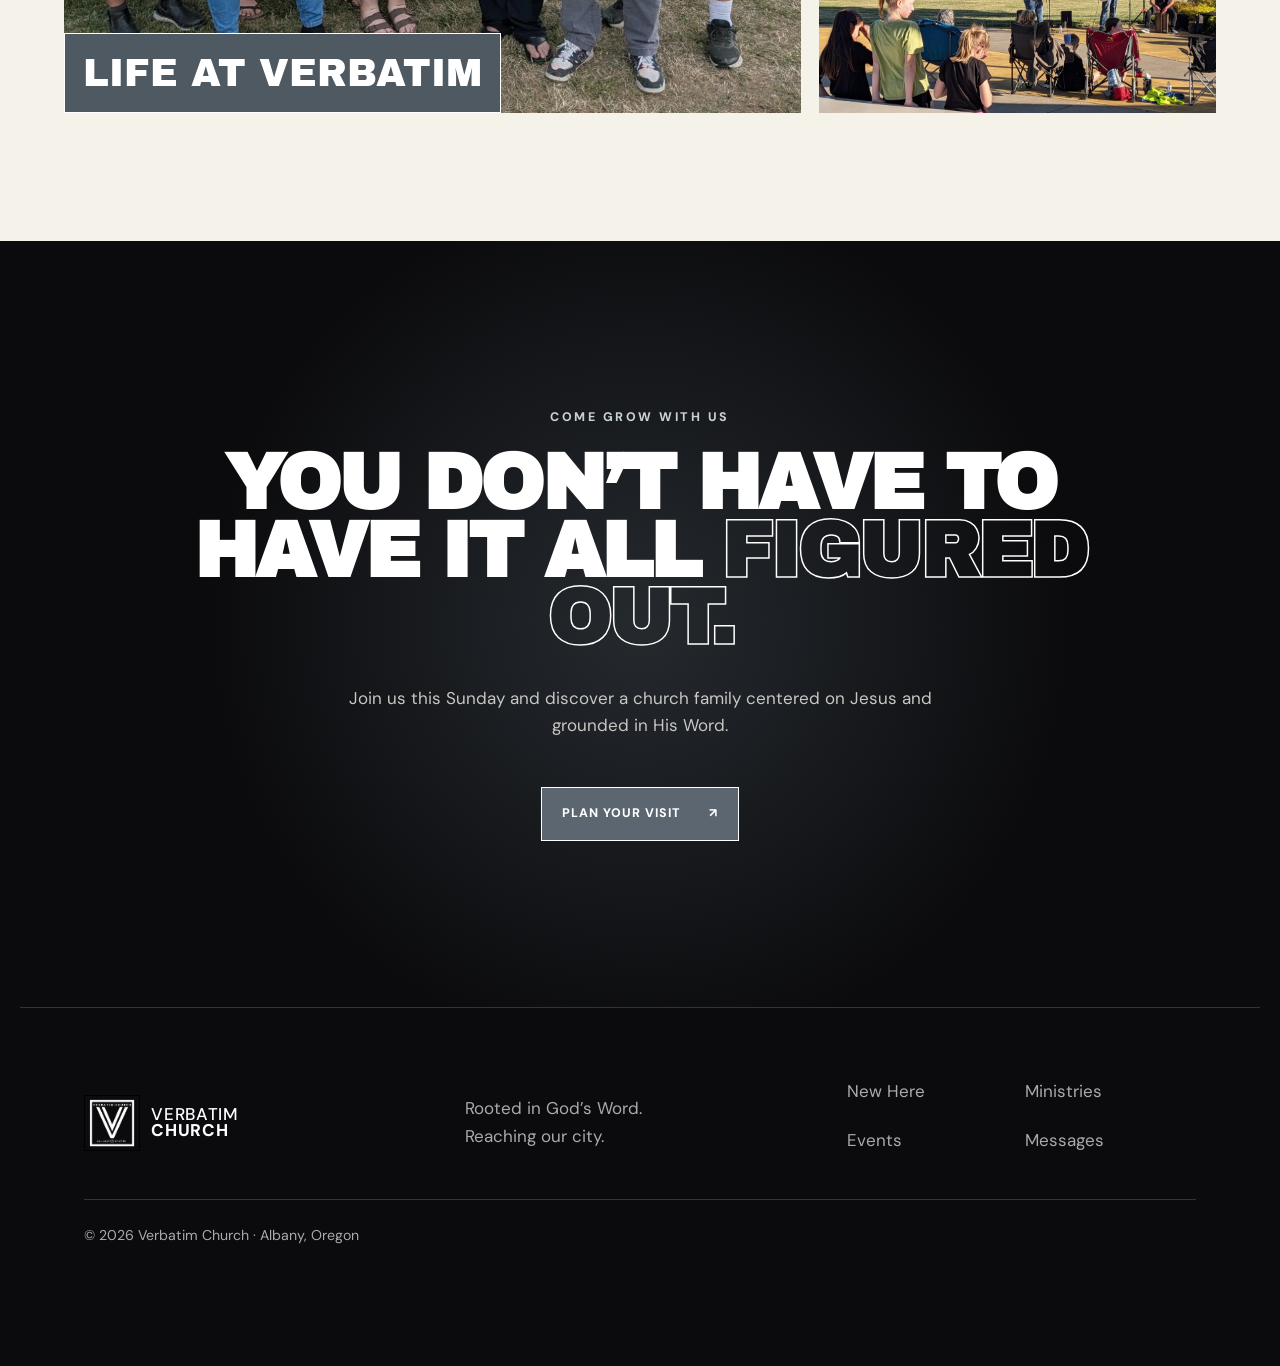
==== commit 0a71f5bd: "Use Bible study photo for teaching section background" ====
--- a/index.html
+++ b/index.html
@@ -24,7 +24,7 @@
   <link rel="preconnect" href="https://fonts.gstatic.com" crossorigin>
   <link href="https://fonts.googleapis.com/css2?family=Archivo+Black&family=DM+Sans:wght@400;500;600;700&display=swap" rel="stylesheet">
   <link rel="icon" type="image/svg+xml" href="data:image/svg+xml,%3Csvg xmlns='http://www.w3.org/2000/svg' viewBox='0 0 64 64'%3E%3Crect width='64' height='64' rx='12' fill='%235b6670'/%3E%3Cpath d='M10 14l13 36h9L20 14zm22 0l12 36h9L41 14z' fill='%23ffffff'/%3E%3C/svg%3E">
-  <link rel="stylesheet" href="styles.css?v=20260923-3">
+  <link rel="stylesheet" href="styles.css?v=20260923-4">
 </head>
 <body>
   <a class="skip-link" href="#main">Skip to content</a>
--- a/styles.css
+++ b/styles.css
@@ -1,5 +1,5 @@
-:root{--ink:#0b0b0d;--paper:#f5f2ea;--gunmetal:#5b6670;--white:#fff;--muted:#b8b7b2;--max:1240px}*{box-sizing:border-box}html{scroll-behavior:smooth}body{margin:0;background:var(--ink);color:var(--white);font-family:"DM Sans",sans-serif;font-size:17px;line-height:1.6;overflow-x:hidden}img{display:block;width:100%}a{color:inherit;text-decoration:none}.skip-link{position:fixed;left:1rem;top:-5rem;background:var(--gunmetal);color:var(--ink);padding:.75rem 1rem;z-index:100}.skip-link:focus{top:1rem}.sr-only{position:absolute;width:1px;height:1px;overflow:hidden;clip:rect(0,0,0,0)}.site-header{height:88px;position:absolute;top:0;left:0;right:0;z-index:20;display:flex;align-items:center;justify-content:space-between;padding:0 max(5vw,24px);border-bottom:1px solid rgba(255,255,255,.22)}.brand{display:flex;gap:.7rem;align-items:center;font-weight:500;line-height:.92;letter-spacing:.04em}.brand b{font-weight:800}.brand-mark{display:grid;place-items:center;width:44px;height:44px;background:var(--gunmetal);color:var(--ink);font-family:"Archivo Black";font-size:1rem;letter-spacing:-.18em;padding-right:.17em}.brand-logo{width:56px;height:56px;object-fit:contain;filter:invert(1);border:1px solid rgba(255,255,255,.9);padding:3px;flex:0 0 auto}.site-header nav{display:flex;align-items:center;gap:clamp(16px,2vw,32px)}.site-header nav a{font-size:.82rem;text-transform:uppercase;font-weight:700;letter-spacing:.08em}.site-header nav a:hover{color:var(--gunmetal)}.menu-button{display:none;background:none;border:0;width:46px;height:46px;padding:10px}.menu-button span:not(.sr-only){height:2px;background:white;display:block;margin:6px 0}.hero{min-height:100svh;position:relative;display:grid;align-items:end;padding:145px max(5vw,24px) 8vh;isolation:isolate}.hero>img{position:absolute;inset:0;width:100%;height:100%;object-fit:cover;z-index:-3;filter:saturate(.82) contrast(1.04)}.hero-wash{position:absolute;inset:0;z-index:-2;background:linear-gradient(90deg,rgba(5,5,8,.96) 0%,rgba(5,5,8,.72) 44%,rgba(5,5,8,.1) 78%),linear-gradient(0deg,rgba(5,5,8,.75),transparent 48%)}.hero-copy{max-width:900px}.eyebrow{text-transform:uppercase;font-size:.78rem;letter-spacing:.2em;font-weight:800;color:var(--gunmetal);margin:0 0 1.4rem;display:flex;align-items:center;gap:12px}.eyebrow span{display:inline-block;width:48px;height:1px;background:currentColor}.eyebrow.dark{color:var(--ink)}h1,h2,h3{font-family:"Archivo Black",sans-serif;margin:0;line-height:.88;letter-spacing:-.035em}h1{font-size:clamp(3.5rem,8.7vw,8.4rem)}h1 em,h2 em{font-style:normal;color:var(--gunmetal)}.lede{font-size:clamp(1.05rem,1.6vw,1.3rem);max-width:590px;margin:2rem 0}.button-row{display:flex;flex-wrap:wrap;gap:12px}.button{display:inline-flex;justify-content:space-between;align-items:center;gap:28px;padding:16px 20px;font-size:.78rem;text-transform:uppercase;font-weight:800;letter-spacing:.08em;border:1px solid transparent;transition:.2s}.button:hover{transform:translateY(-2px)}.primary{background:var(--gunmetal);color:var(--ink)}.ghost{border-color:rgba(255,255,255,.55)}.ghost:hover{background:white;color:var(--ink)}.scroll-cue{position:absolute;right:max(5vw,24px);bottom:7vh;font-size:.7rem;letter-spacing:.2em;font-weight:700;writing-mode:vertical-rl;display:flex;gap:14px}.visit-band{background:var(--gunmetal);color:var(--ink);display:grid;grid-template-columns:auto 1fr 1fr;gap:clamp(28px,5vw,85px);padding:clamp(48px,8vw,100px) max(5vw,24px);align-items:start}.section-number{font-family:"Archivo Black";font-size:1rem;border:2px solid;padding:4px 10px}.visit-band h2,.section-head h2,.copy h2,.teaching h2,.closing h2{font-size:clamp(2.8rem,6vw,6rem)}.visit-detail{max-width:560px}.visit-detail p{font-size:1.1rem;margin:0 0 2rem}.text-link{font-weight:800;border-bottom:2px solid;display:inline-flex;gap:18px;padding-bottom:5px}.split{max-width:var(--max);margin:auto;padding:clamp(76px,10vw,150px) max(5vw,24px);display:grid;grid-template-columns:1fr 1fr;gap:clamp(40px,8vw,110px);align-items:center}.photo-frame{position:relative}.photo-frame:before{content:"";position:absolute;inset:18px -18px -18px 18px;border:2px solid var(--gunmetal);z-index:-1}.photo-frame img{aspect-ratio:4/5;object-fit:cover;filter:grayscale(100%)}.photo-frame>span{position:absolute;right:-35px;bottom:18px;background:var(--gunmetal);color:var(--ink);font:2rem/.88 "Archivo Black";padding:18px;transform:rotate(-3deg)}.copy>p:not(.eyebrow),.teaching-copy>p:not(.eyebrow){color:#cac9c5;max-width:610px}.path{padding:clamp(75px,10vw,145px) max(5vw,24px);background:#151519;border-top:1px solid #2d2d31}.section-head{max-width:var(--max);margin:0 auto 60px}.path-grid{max-width:var(--max);margin:auto;display:grid;grid-template-columns:repeat(3,1fr);border-top:1px solid #414146}.path-grid article{padding:34px 32px 30px 0;border-right:1px solid #414146}.path-grid article+article{padding-left:32px}.path-grid article:last-child{border-right:0}.path-grid span{font:1rem "Archivo Black";color:var(--gunmetal)}.path-grid h3{font-size:clamp(1.7rem,2.6vw,2.5rem);margin:3.4rem 0 1rem}.path-grid p{color:#adadb1}.teaching{position:relative;min-height:720px;padding:clamp(80px,10vw,145px) max(5vw,24px);display:flex;align-items:center;background:linear-gradient(90deg,#0b0b0d 0%,rgba(11,11,13,.88) 43%,rgba(11,11,13,.1) 80%),url('assets/gathering.jpg') center/cover}.teaching-copy{max-width:750px}.teaching-copy .button{margin-top:2rem}.verse-card{position:absolute;right:5vw;bottom:6vw;width:min(400px,38vw);background:var(--gunmetal);color:var(--ink);padding:30px;transform:rotate(2deg)}.verse-card p{font-family:"Archivo Black";font-size:clamp(1.35rem,2.2vw,2rem);line-height:1.1;margin:0 0 1rem}.verse-card span{font-size:.78rem;text-transform:uppercase;font-weight:800;letter-spacing:.12em}.next-step{background:var(--paper);color:var(--ink);padding:clamp(75px,10vw,140px) max(5vw,24px)}.next-step .section-head{margin-left:auto;margin-right:auto}.next-step .section-head>p:last-child{font-size:1.15rem;max-width:680px}.dark-button{background:var(--ink);color:white}.outline-dark{border-color:var(--ink)}.gallery{background:var(--paper);padding:0 max(5vw,24px) clamp(76px,10vw,145px);display:grid;grid-template-columns:1.3fr .7fr;gap:18px}.gallery figure{margin:0;overflow:hidden;position:relative}.gallery .wide{grid-row:span 2}.gallery img{height:100%;min-height:300px;object-fit:cover;filter:saturate(.85)}.gallery figcaption{position:absolute;left:0;bottom:0;background:var(--gunmetal);color:var(--ink);font:clamp(1.5rem,3vw,3rem) "Archivo Black";padding:18px}.closing{padding:clamp(90px,13vw,180px) max(5vw,24px);text-align:center;background:radial-gradient(circle at 50% 50%,#27231b 0%,#0b0b0d 55%)}.closing .eyebrow{justify-content:center}.closing h2{max-width:1100px;margin:auto}.closing>p:not(.eyebrow){max-width:640px;margin:2rem auto;color:#c7c7c3}.closing .button{margin-top:1rem}footer{max-width:var(--max);margin:auto;padding:70px max(5vw,24px) 120px;display:grid;grid-template-columns:1fr 1fr 1fr;gap:32px;border-top:1px solid #343438;color:#aaa}.footer-brand{color:white}.footer-links{display:grid;grid-template-columns:1fr 1fr;gap:8px}.footer-links a:hover{color:var(--gunmetal)}footer small{grid-column:1/-1;border-top:1px solid #343438;padding-top:24px}.mobile-actions{display:none}.reveal{opacity:0;transform:translateY(28px);transition:opacity .7s ease,transform .7s ease}.reveal.is-visible{opacity:1;transform:none}@media(prefers-reduced-motion:reduce){html{scroll-behavior:auto}.reveal{opacity:1;transform:none;transition:none}.button{transition:none}}
-@media(max-width:900px){body{padding-bottom:62px}.site-header{height:74px}.menu-button{display:block;position:relative;z-index:2}.site-header nav{display:none;position:fixed;inset:0;background:var(--ink);padding:110px 28px 90px;flex-direction:column;align-items:flex-start;gap:15px;overflow:auto}.site-header nav.open{display:flex}.site-header nav a{font:clamp(1.7rem,8vw,2.6rem)/1 "Archivo Black"}.menu-button[aria-expanded="true"] span:nth-child(1){transform:translateY(8px) rotate(45deg)}.menu-button[aria-expanded="true"] span:nth-child(2){opacity:0}.menu-button[aria-expanded="true"] span:nth-child(3){transform:translateY(-8px) rotate(-45deg)}.hero{padding-top:115px;padding-bottom:90px;min-height:780px}.hero-wash{background:linear-gradient(0deg,rgba(5,5,8,.95) 0%,rgba(5,5,8,.55) 70%,rgba(5,5,8,.45))}.hero>img{object-position:62% center}.scroll-cue{display:none}.visit-band{grid-template-columns:auto 1fr}.visit-detail{grid-column:2}.split{grid-template-columns:1fr}.photo-frame{max-width:620px}.path-grid{grid-template-columns:1fr}.path-grid article,.path-grid article+article{padding:30px 0;border-right:0;border-bottom:1px solid #414146}.path-grid article:last-child{border-bottom:0}.path-grid h3{margin:1.2rem 0 .6rem}.teaching{min-height:780px;align-items:flex-start;background:linear-gradient(0deg,#0b0b0d 0%,rgba(11,11,13,.82) 72%,rgba(11,11,13,.18)),url('assets/gathering.jpg') center/cover}.verse-card{right:24px;bottom:55px;width:calc(100% - 48px)}footer{grid-template-columns:1fr 1fr}.mobile-actions{display:grid;grid-template-columns:1fr 1fr;position:fixed;bottom:0;left:0;right:0;z-index:30;height:62px;box-shadow:0 -8px 30px rgba(0,0,0,.25)}.mobile-actions a{display:grid;place-items:center;background:var(--gunmetal);color:var(--ink);font-size:.78rem;text-transform:uppercase;font-weight:800;letter-spacing:.06em}.mobile-actions a+ a{background:white;border-left:1px solid #ddd}}
+:root{--ink:#0b0b0d;--paper:#f5f2ea;--gunmetal:#5b6670;--white:#fff;--muted:#b8b7b2;--max:1240px}*{box-sizing:border-box}html{scroll-behavior:smooth}body{margin:0;background:var(--ink);color:var(--white);font-family:"DM Sans",sans-serif;font-size:17px;line-height:1.6;overflow-x:hidden}img{display:block;width:100%}a{color:inherit;text-decoration:none}.skip-link{position:fixed;left:1rem;top:-5rem;background:var(--gunmetal);color:var(--ink);padding:.75rem 1rem;z-index:100}.skip-link:focus{top:1rem}.sr-only{position:absolute;width:1px;height:1px;overflow:hidden;clip:rect(0,0,0,0)}.site-header{height:88px;position:absolute;top:0;left:0;right:0;z-index:20;display:flex;align-items:center;justify-content:space-between;padding:0 max(5vw,24px);border-bottom:1px solid rgba(255,255,255,.22)}.brand{display:flex;gap:.7rem;align-items:center;font-weight:500;line-height:.92;letter-spacing:.04em}.brand b{font-weight:800}.brand-mark{display:grid;place-items:center;width:44px;height:44px;background:var(--gunmetal);color:var(--ink);font-family:"Archivo Black";font-size:1rem;letter-spacing:-.18em;padding-right:.17em}.brand-logo{width:56px;height:56px;object-fit:contain;filter:invert(1);border:1px solid rgba(255,255,255,.9);padding:3px;flex:0 0 auto}.site-header nav{display:flex;align-items:center;gap:clamp(16px,2vw,32px)}.site-header nav a{font-size:.82rem;text-transform:uppercase;font-weight:700;letter-spacing:.08em}.site-header nav a:hover{color:var(--gunmetal)}.menu-button{display:none;background:none;border:0;width:46px;height:46px;padding:10px}.menu-button span:not(.sr-only){height:2px;background:white;display:block;margin:6px 0}.hero{min-height:100svh;position:relative;display:grid;align-items:end;padding:145px max(5vw,24px) 8vh;isolation:isolate}.hero>img{position:absolute;inset:0;width:100%;height:100%;object-fit:cover;z-index:-3;filter:saturate(.82) contrast(1.04)}.hero-wash{position:absolute;inset:0;z-index:-2;background:linear-gradient(90deg,rgba(5,5,8,.96) 0%,rgba(5,5,8,.72) 44%,rgba(5,5,8,.1) 78%),linear-gradient(0deg,rgba(5,5,8,.75),transparent 48%)}.hero-copy{max-width:900px}.eyebrow{text-transform:uppercase;font-size:.78rem;letter-spacing:.2em;font-weight:800;color:var(--gunmetal);margin:0 0 1.4rem;display:flex;align-items:center;gap:12px}.eyebrow span{display:inline-block;width:48px;height:1px;background:currentColor}.eyebrow.dark{color:var(--ink)}h1,h2,h3{font-family:"Archivo Black",sans-serif;margin:0;line-height:.88;letter-spacing:-.035em}h1{font-size:clamp(3.5rem,8.7vw,8.4rem)}h1 em,h2 em{font-style:normal;color:var(--gunmetal)}.lede{font-size:clamp(1.05rem,1.6vw,1.3rem);max-width:590px;margin:2rem 0}.button-row{display:flex;flex-wrap:wrap;gap:12px}.button{display:inline-flex;justify-content:space-between;align-items:center;gap:28px;padding:16px 20px;font-size:.78rem;text-transform:uppercase;font-weight:800;letter-spacing:.08em;border:1px solid transparent;transition:.2s}.button:hover{transform:translateY(-2px)}.primary{background:var(--gunmetal);color:var(--ink)}.ghost{border-color:rgba(255,255,255,.55)}.ghost:hover{background:white;color:var(--ink)}.scroll-cue{position:absolute;right:max(5vw,24px);bottom:7vh;font-size:.7rem;letter-spacing:.2em;font-weight:700;writing-mode:vertical-rl;display:flex;gap:14px}.visit-band{background:var(--gunmetal);color:var(--ink);display:grid;grid-template-columns:auto 1fr 1fr;gap:clamp(28px,5vw,85px);padding:clamp(48px,8vw,100px) max(5vw,24px);align-items:start}.section-number{font-family:"Archivo Black";font-size:1rem;border:2px solid;padding:4px 10px}.visit-band h2,.section-head h2,.copy h2,.teaching h2,.closing h2{font-size:clamp(2.8rem,6vw,6rem)}.visit-detail{max-width:560px}.visit-detail p{font-size:1.1rem;margin:0 0 2rem}.text-link{font-weight:800;border-bottom:2px solid;display:inline-flex;gap:18px;padding-bottom:5px}.split{max-width:var(--max);margin:auto;padding:clamp(76px,10vw,150px) max(5vw,24px);display:grid;grid-template-columns:1fr 1fr;gap:clamp(40px,8vw,110px);align-items:center}.photo-frame{position:relative}.photo-frame:before{content:"";position:absolute;inset:18px -18px -18px 18px;border:2px solid var(--gunmetal);z-index:-1}.photo-frame img{aspect-ratio:4/5;object-fit:cover;filter:grayscale(100%)}.photo-frame>span{position:absolute;right:-35px;bottom:18px;background:var(--gunmetal);color:var(--ink);font:2rem/.88 "Archivo Black";padding:18px;transform:rotate(-3deg)}.copy>p:not(.eyebrow),.teaching-copy>p:not(.eyebrow){color:#cac9c5;max-width:610px}.path{padding:clamp(75px,10vw,145px) max(5vw,24px);background:#151519;border-top:1px solid #2d2d31}.section-head{max-width:var(--max);margin:0 auto 60px}.path-grid{max-width:var(--max);margin:auto;display:grid;grid-template-columns:repeat(3,1fr);border-top:1px solid #414146}.path-grid article{padding:34px 32px 30px 0;border-right:1px solid #414146}.path-grid article+article{padding-left:32px}.path-grid article:last-child{border-right:0}.path-grid span{font:1rem "Archivo Black";color:var(--gunmetal)}.path-grid h3{font-size:clamp(1.7rem,2.6vw,2.5rem);margin:3.4rem 0 1rem}.path-grid p{color:#adadb1}.teaching{position:relative;min-height:720px;padding:clamp(80px,10vw,145px) max(5vw,24px);display:flex;align-items:center;background:linear-gradient(90deg,#0b0b0d 0%,rgba(11,11,13,.88) 43%,rgba(11,11,13,.1) 80%),url('assets/bible-study-background.jpg') center/cover}.teaching-copy{max-width:750px}.teaching-copy .button{margin-top:2rem}.verse-card{position:absolute;right:5vw;bottom:6vw;width:min(400px,38vw);background:var(--gunmetal);color:var(--ink);padding:30px;transform:rotate(2deg)}.verse-card p{font-family:"Archivo Black";font-size:clamp(1.35rem,2.2vw,2rem);line-height:1.1;margin:0 0 1rem}.verse-card span{font-size:.78rem;text-transform:uppercase;font-weight:800;letter-spacing:.12em}.next-step{background:var(--paper);color:var(--ink);padding:clamp(75px,10vw,140px) max(5vw,24px)}.next-step .section-head{margin-left:auto;margin-right:auto}.next-step .section-head>p:last-child{font-size:1.15rem;max-width:680px}.dark-button{background:var(--ink);color:white}.outline-dark{border-color:var(--ink)}.gallery{background:var(--paper);padding:0 max(5vw,24px) clamp(76px,10vw,145px);display:grid;grid-template-columns:1.3fr .7fr;gap:18px}.gallery figure{margin:0;overflow:hidden;position:relative}.gallery .wide{grid-row:span 2}.gallery img{height:100%;min-height:300px;object-fit:cover;filter:saturate(.85)}.gallery figcaption{position:absolute;left:0;bottom:0;background:var(--gunmetal);color:var(--ink);font:clamp(1.5rem,3vw,3rem) "Archivo Black";padding:18px}.closing{padding:clamp(90px,13vw,180px) max(5vw,24px);text-align:center;background:radial-gradient(circle at 50% 50%,#27231b 0%,#0b0b0d 55%)}.closing .eyebrow{justify-content:center}.closing h2{max-width:1100px;margin:auto}.closing>p:not(.eyebrow){max-width:640px;margin:2rem auto;color:#c7c7c3}.closing .button{margin-top:1rem}footer{max-width:var(--max);margin:auto;padding:70px max(5vw,24px) 120px;display:grid;grid-template-columns:1fr 1fr 1fr;gap:32px;border-top:1px solid #343438;color:#aaa}.footer-brand{color:white}.footer-links{display:grid;grid-template-columns:1fr 1fr;gap:8px}.footer-links a:hover{color:var(--gunmetal)}footer small{grid-column:1/-1;border-top:1px solid #343438;padding-top:24px}.mobile-actions{display:none}.reveal{opacity:0;transform:translateY(28px);transition:opacity .7s ease,transform .7s ease}.reveal.is-visible{opacity:1;transform:none}@media(prefers-reduced-motion:reduce){html{scroll-behavior:auto}.reveal{opacity:1;transform:none;transition:none}.button{transition:none}}
+@media(max-width:900px){body{padding-bottom:62px}.site-header{height:74px}.menu-button{display:block;position:relative;z-index:2}.site-header nav{display:none;position:fixed;inset:0;background:var(--ink);padding:110px 28px 90px;flex-direction:column;align-items:flex-start;gap:15px;overflow:auto}.site-header nav.open{display:flex}.site-header nav a{font:clamp(1.7rem,8vw,2.6rem)/1 "Archivo Black"}.menu-button[aria-expanded="true"] span:nth-child(1){transform:translateY(8px) rotate(45deg)}.menu-button[aria-expanded="true"] span:nth-child(2){opacity:0}.menu-button[aria-expanded="true"] span:nth-child(3){transform:translateY(-8px) rotate(-45deg)}.hero{padding-top:115px;padding-bottom:90px;min-height:780px}.hero-wash{background:linear-gradient(0deg,rgba(5,5,8,.95) 0%,rgba(5,5,8,.55) 70%,rgba(5,5,8,.45))}.hero>img{object-position:62% center}.scroll-cue{display:none}.visit-band{grid-template-columns:auto 1fr}.visit-detail{grid-column:2}.split{grid-template-columns:1fr}.photo-frame{max-width:620px}.path-grid{grid-template-columns:1fr}.path-grid article,.path-grid article+article{padding:30px 0;border-right:0;border-bottom:1px solid #414146}.path-grid article:last-child{border-bottom:0}.path-grid h3{margin:1.2rem 0 .6rem}.teaching{min-height:780px;align-items:flex-start;background:linear-gradient(0deg,#0b0b0d 0%,rgba(11,11,13,.82) 72%,rgba(11,11,13,.18)),url('assets/bible-study-background.jpg') center/cover}.verse-card{right:24px;bottom:55px;width:calc(100% - 48px)}footer{grid-template-columns:1fr 1fr}.mobile-actions{display:grid;grid-template-columns:1fr 1fr;position:fixed;bottom:0;left:0;right:0;z-index:30;height:62px;box-shadow:0 -8px 30px rgba(0,0,0,.25)}.mobile-actions a{display:grid;place-items:center;background:var(--gunmetal);color:var(--ink);font-size:.78rem;text-transform:uppercase;font-weight:800;letter-spacing:.06em}.mobile-actions a+ a{background:white;border-left:1px solid #ddd}}
 @media(max-width:600px){h1{font-size:clamp(3rem,15vw,5rem)}.hero .lede{font-size:1rem}.hero .button{flex:1;min-width:210px}.visit-band{grid-template-columns:1fr}.visit-detail{grid-column:auto}.section-number{width:max-content}.photo-frame>span{right:-8px}.gallery{grid-template-columns:1fr}.gallery .wide{grid-row:auto}.gallery figure{aspect-ratio:4/3}.gallery figure:first-child{aspect-ratio:4/5}footer{grid-template-columns:1fr}.footer-links{margin:8px 0}footer small{grid-column:auto}}
 
 /* Gunmetal edition */
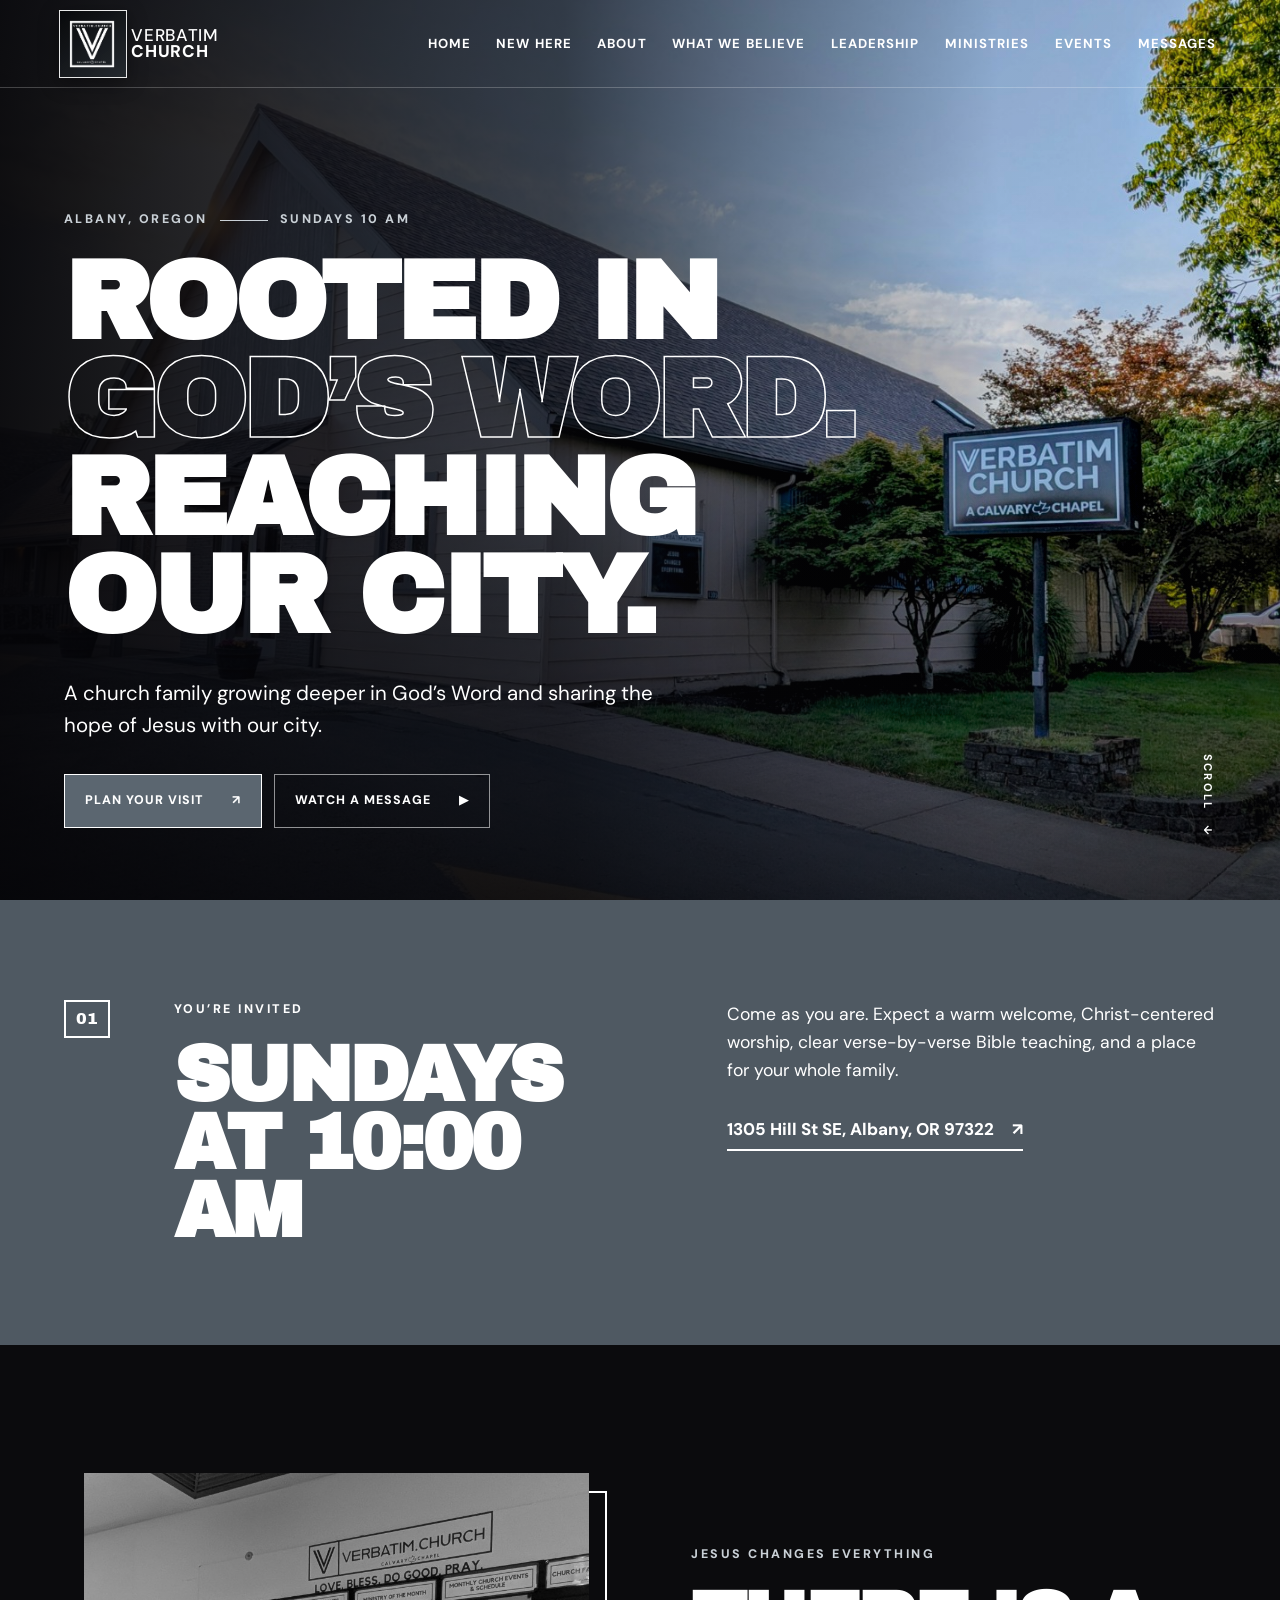
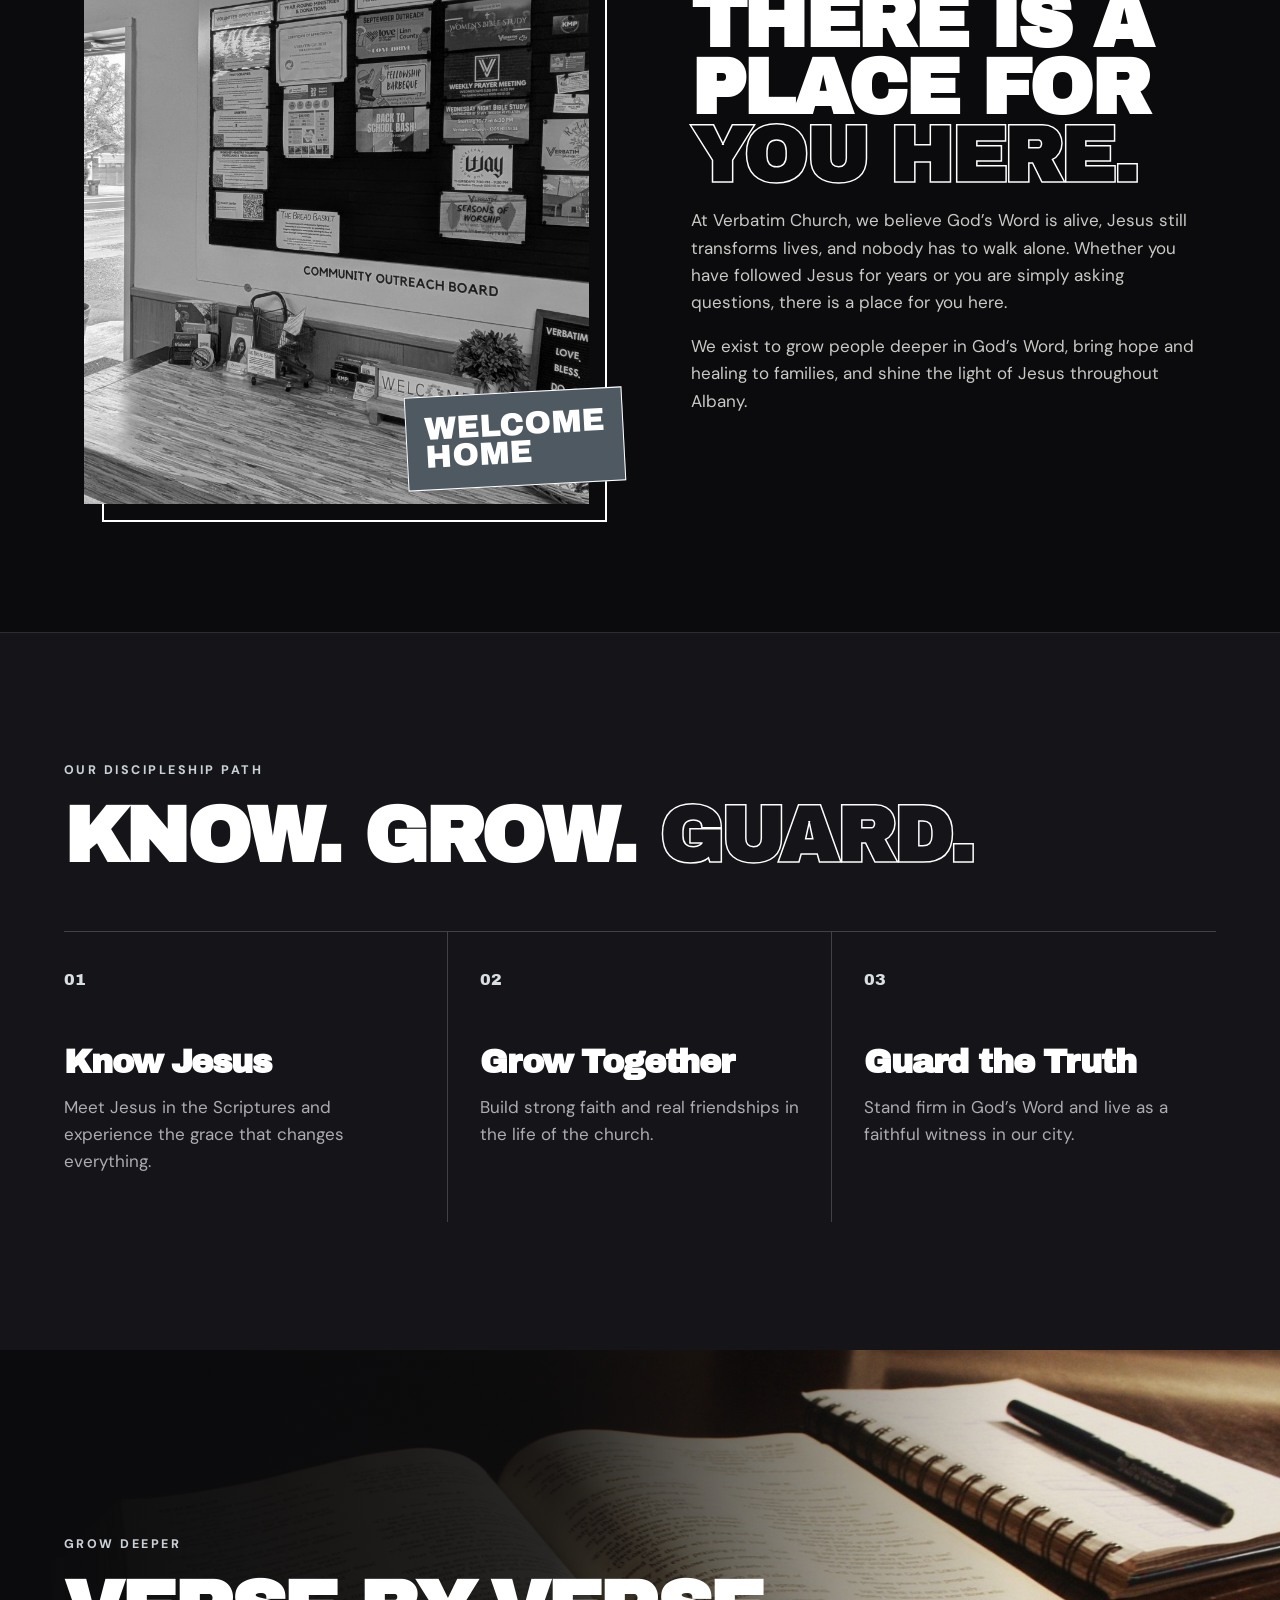
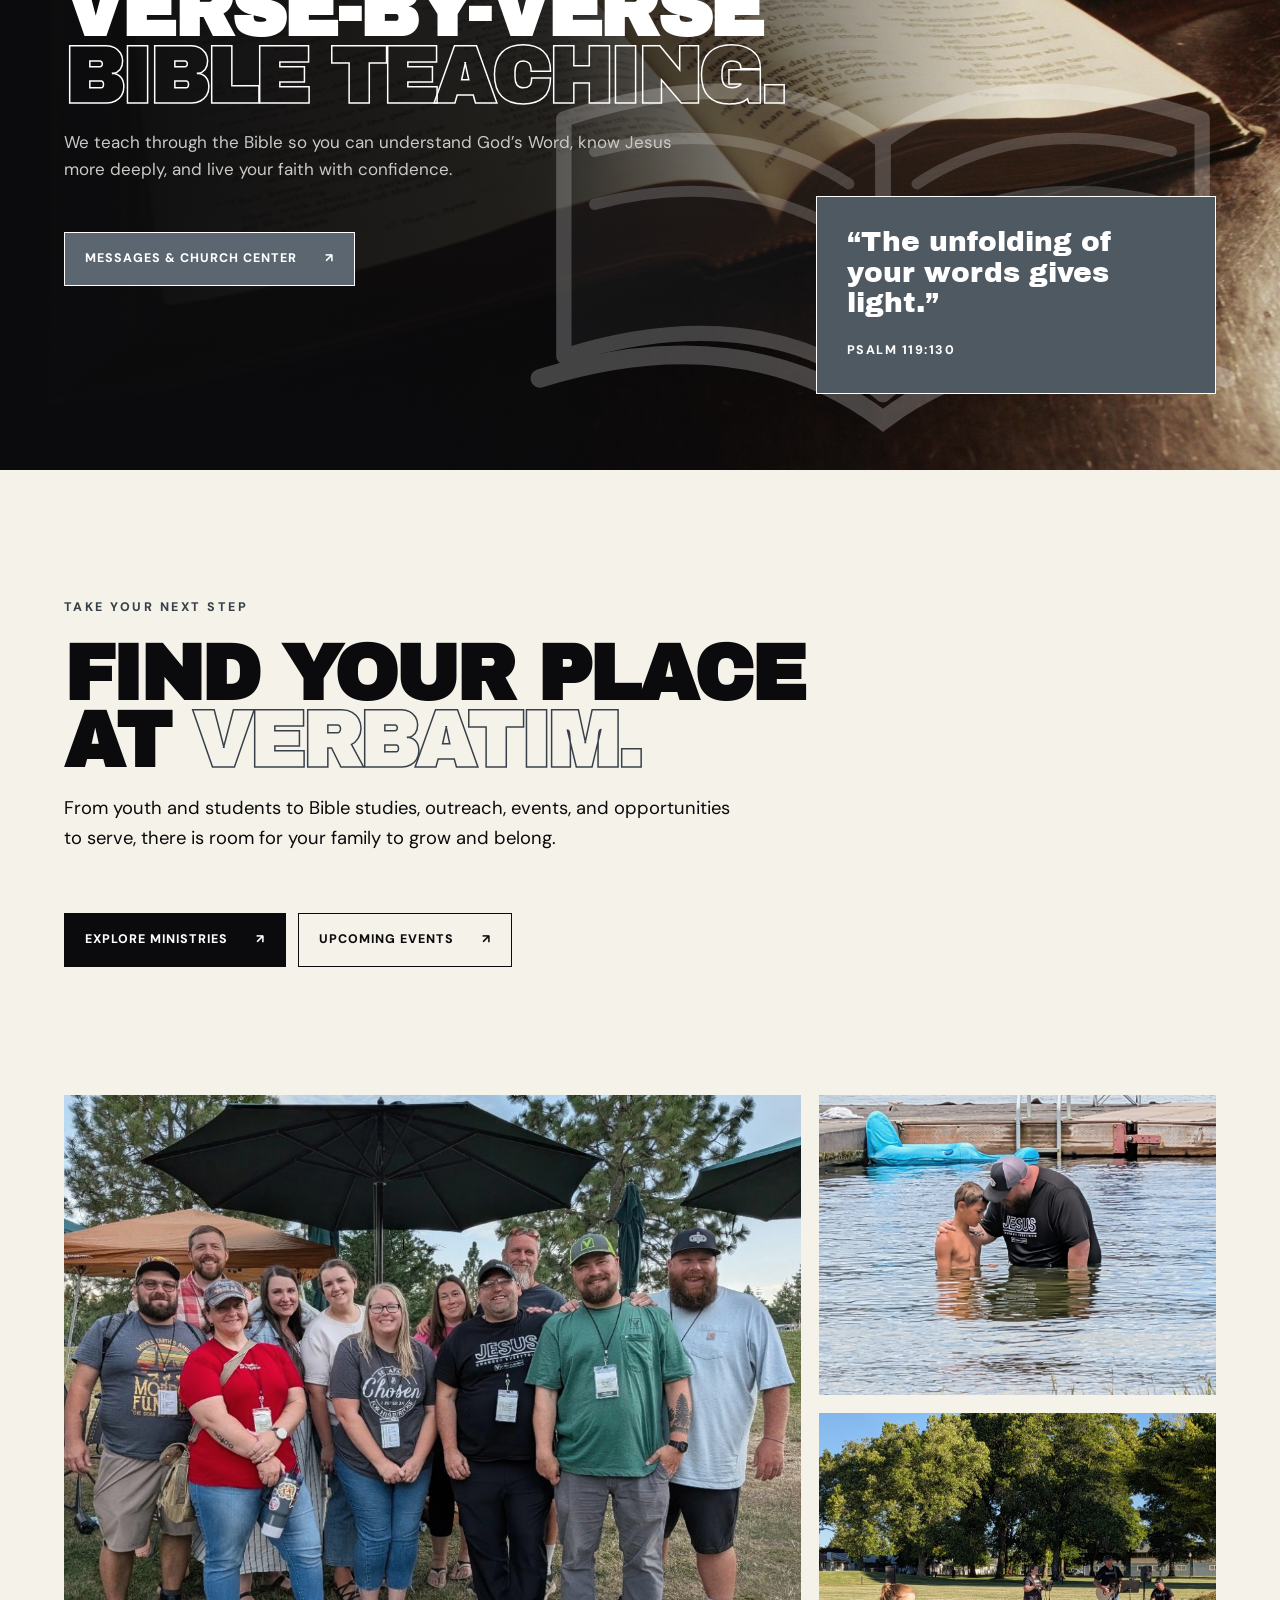
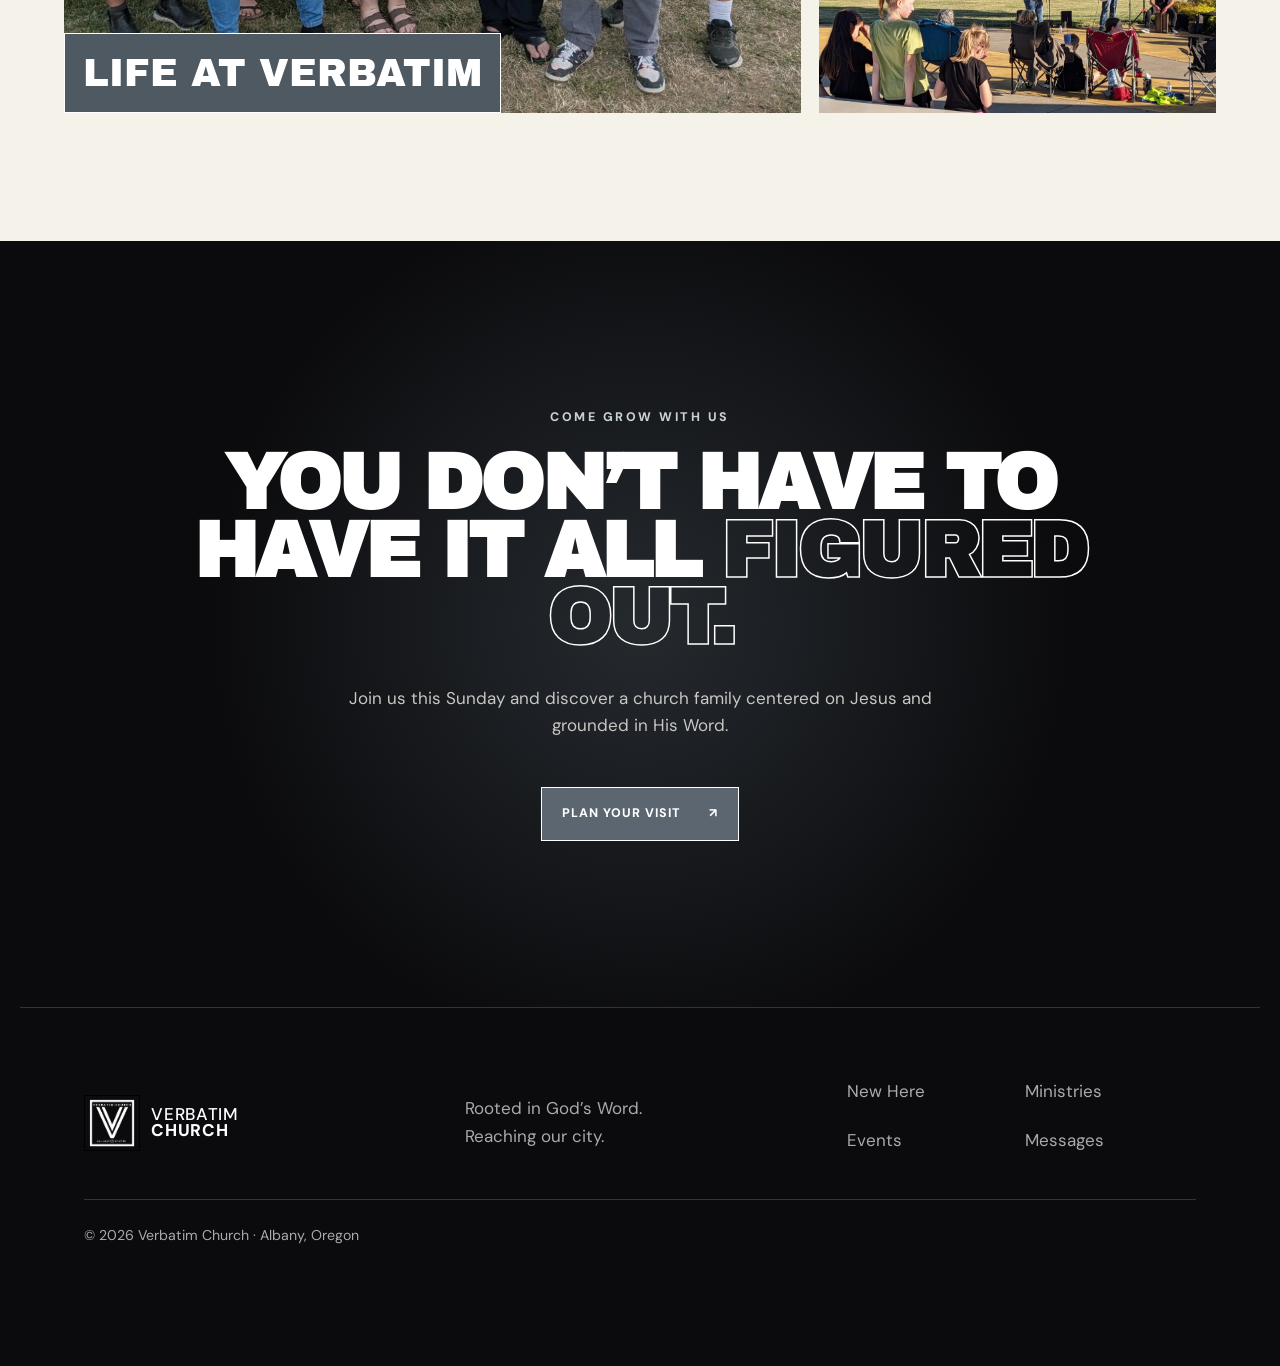
==== commit b63c9259: "Use church exterior for homepage hero" ====
--- a/index.html
+++ b/index.html
@@ -24,7 +24,7 @@
   <link rel="preconnect" href="https://fonts.gstatic.com" crossorigin>
   <link href="https://fonts.googleapis.com/css2?family=Archivo+Black&family=DM+Sans:wght@400;500;600;700&display=swap" rel="stylesheet">
   <link rel="icon" type="image/svg+xml" href="data:image/svg+xml,%3Csvg xmlns='http://www.w3.org/2000/svg' viewBox='0 0 64 64'%3E%3Crect width='64' height='64' rx='12' fill='%235b6670'/%3E%3Cpath d='M10 14l13 36h9L20 14zm22 0l12 36h9L41 14z' fill='%23ffffff'/%3E%3C/svg%3E">
-  <link rel="stylesheet" href="styles.css?v=20260923-4">
+  <link rel="stylesheet" href="styles.css?v=20260924-1">
 </head>
 <body>
   <a class="skip-link" href="#main">Skip to content</a>
@@ -47,7 +47,7 @@
 
   <main id="main">
     <section class="hero">
-      <img src="assets/church-community-entry.jpg" alt="Families arriving at Verbatim Church" fetchpriority="high">
+      <img src="assets/church-exterior.jpg" alt="Verbatim Church building in Albany, Oregon" fetchpriority="high">
       <div class="hero-wash"></div>
       <div class="hero-copy reveal">
         <p class="eyebrow">Albany, Oregon <span></span> Sundays 10 AM</p>
--- a/styles.css
+++ b/styles.css
@@ -36,8 +36,11 @@
 @media(max-width:900px){.site-header nav a.active-nav{text-decoration:none!important;border-bottom:4px solid #fff;padding-bottom:.22em;width:max-content;max-width:100%}}
 
 /* Homepage photo update and open-Bible teaching watermark */
-.hero>img[src*="church-community-entry"]{object-position:center center;filter:saturate(.9) contrast(1.03)}
+.hero>img[src*="church-exterior"]{object-position:center center;filter:saturate(.9) contrast(1.03)}
 .teaching{overflow:hidden;isolation:isolate}
 .teaching:after{content:"";position:absolute;right:1%;bottom:1%;width:min(780px,60vw);height:60%;background:url('assets/open-bible-silhouette.svg') center/contain no-repeat;opacity:.23;z-index:0;pointer-events:none}
 .teaching-copy{position:relative;z-index:1}.teaching>.verse-card{position:absolute;z-index:1}
-@media(max-width:900px){.hero>img[src*="church-community-entry"]{object-position:36% center}.teaching:after{right:1%;bottom:10%;width:98%;height:52%;opacity:.21}}
+@media(max-width:900px){.hero>img[src*="church-exterior"]{object-position:48% center}.teaching:after{right:1%;bottom:10%;width:98%;height:52%;opacity:.21}}
+
+/* Keep the long ministries banner headline inside narrow screens */
+@media(max-width:600px){.feature-banner h2{font-size:clamp(2.15rem,10.5vw,3.5rem);max-width:100%;letter-spacing:-.045em}.feature-banner h2 em{white-space:nowrap}}
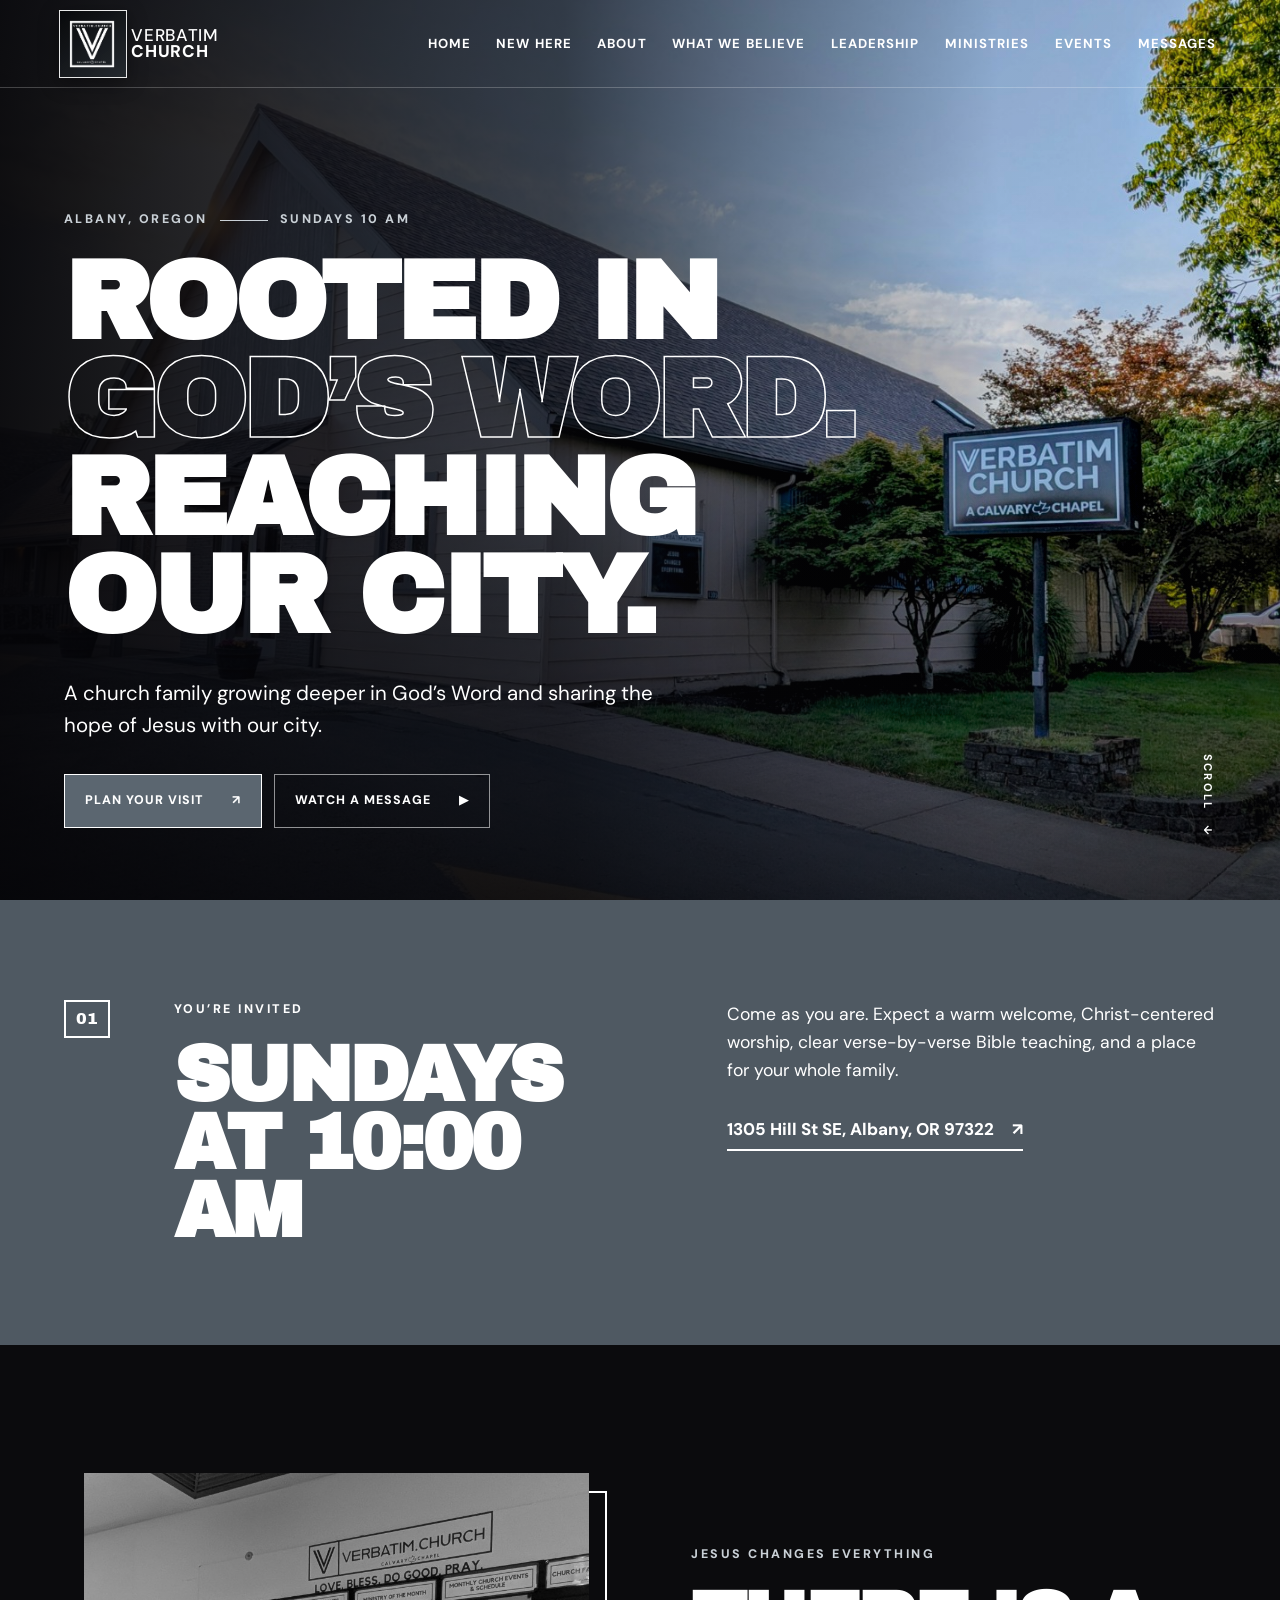
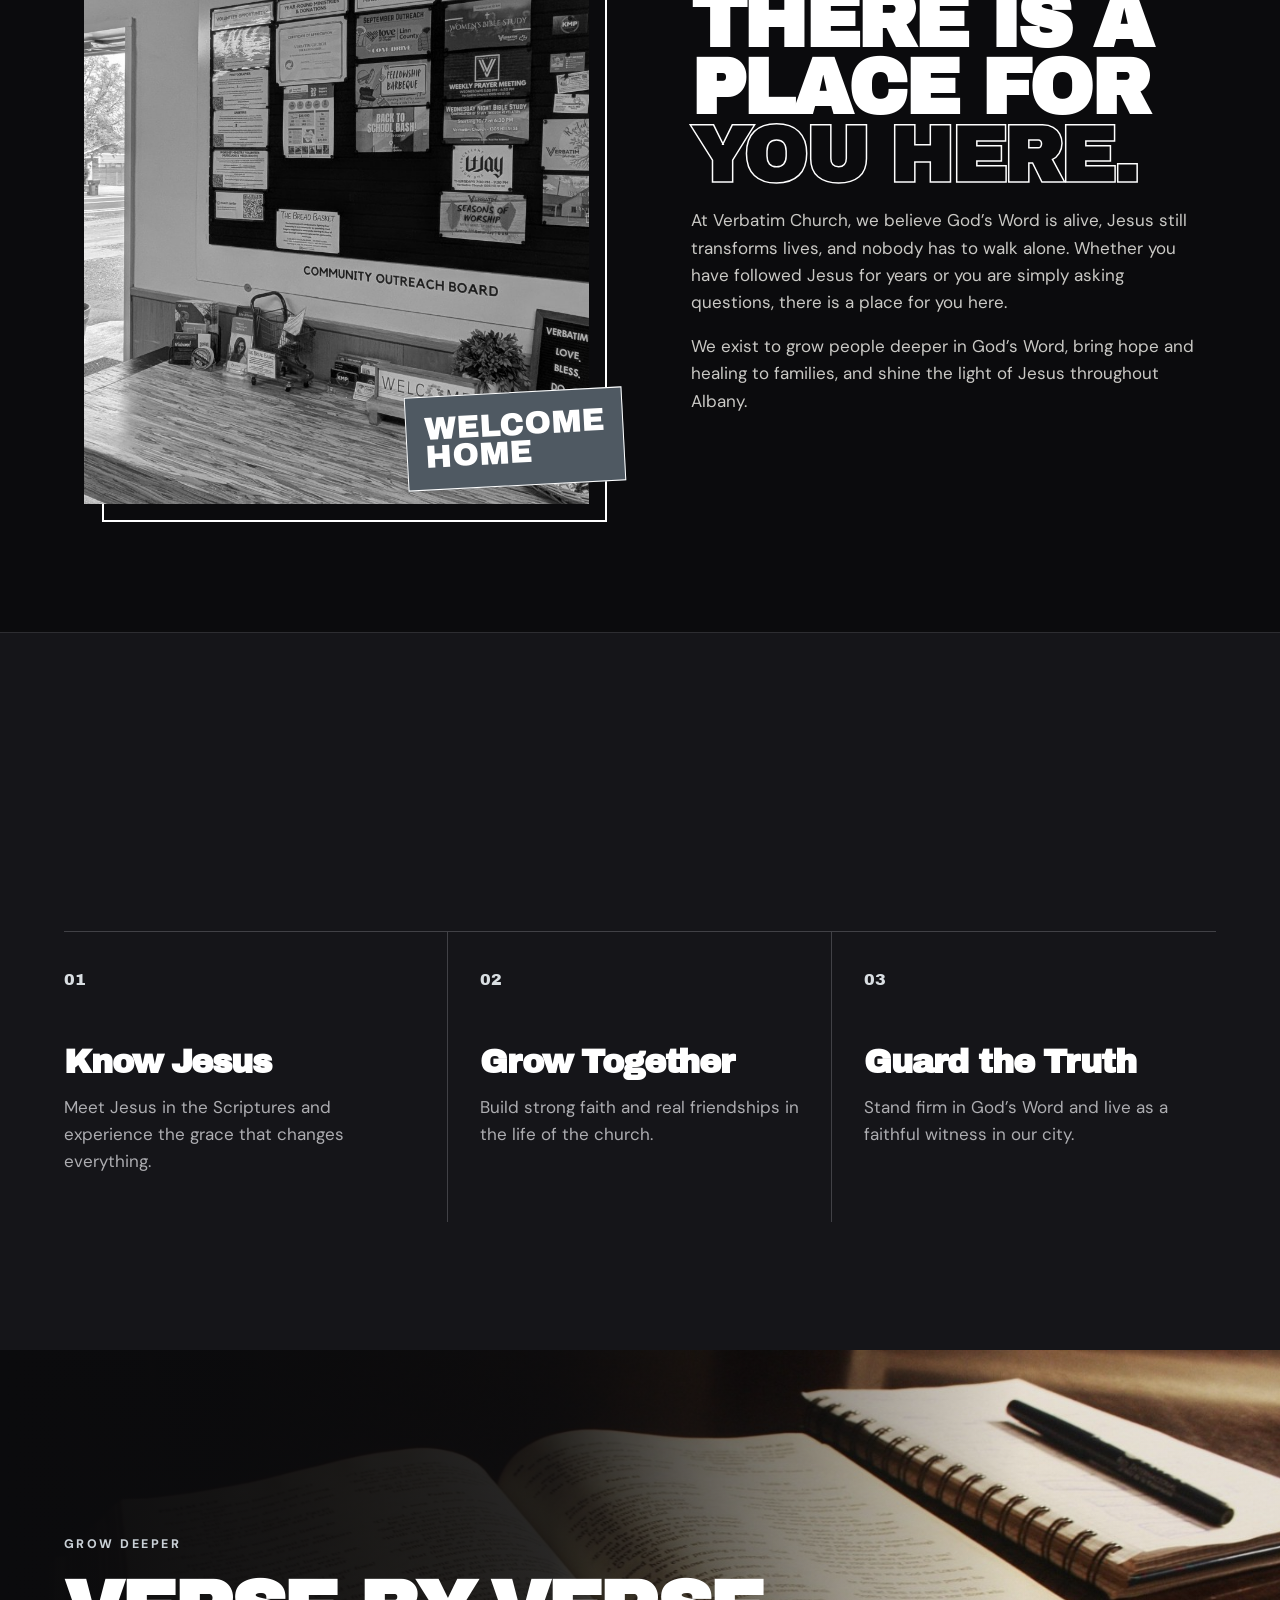
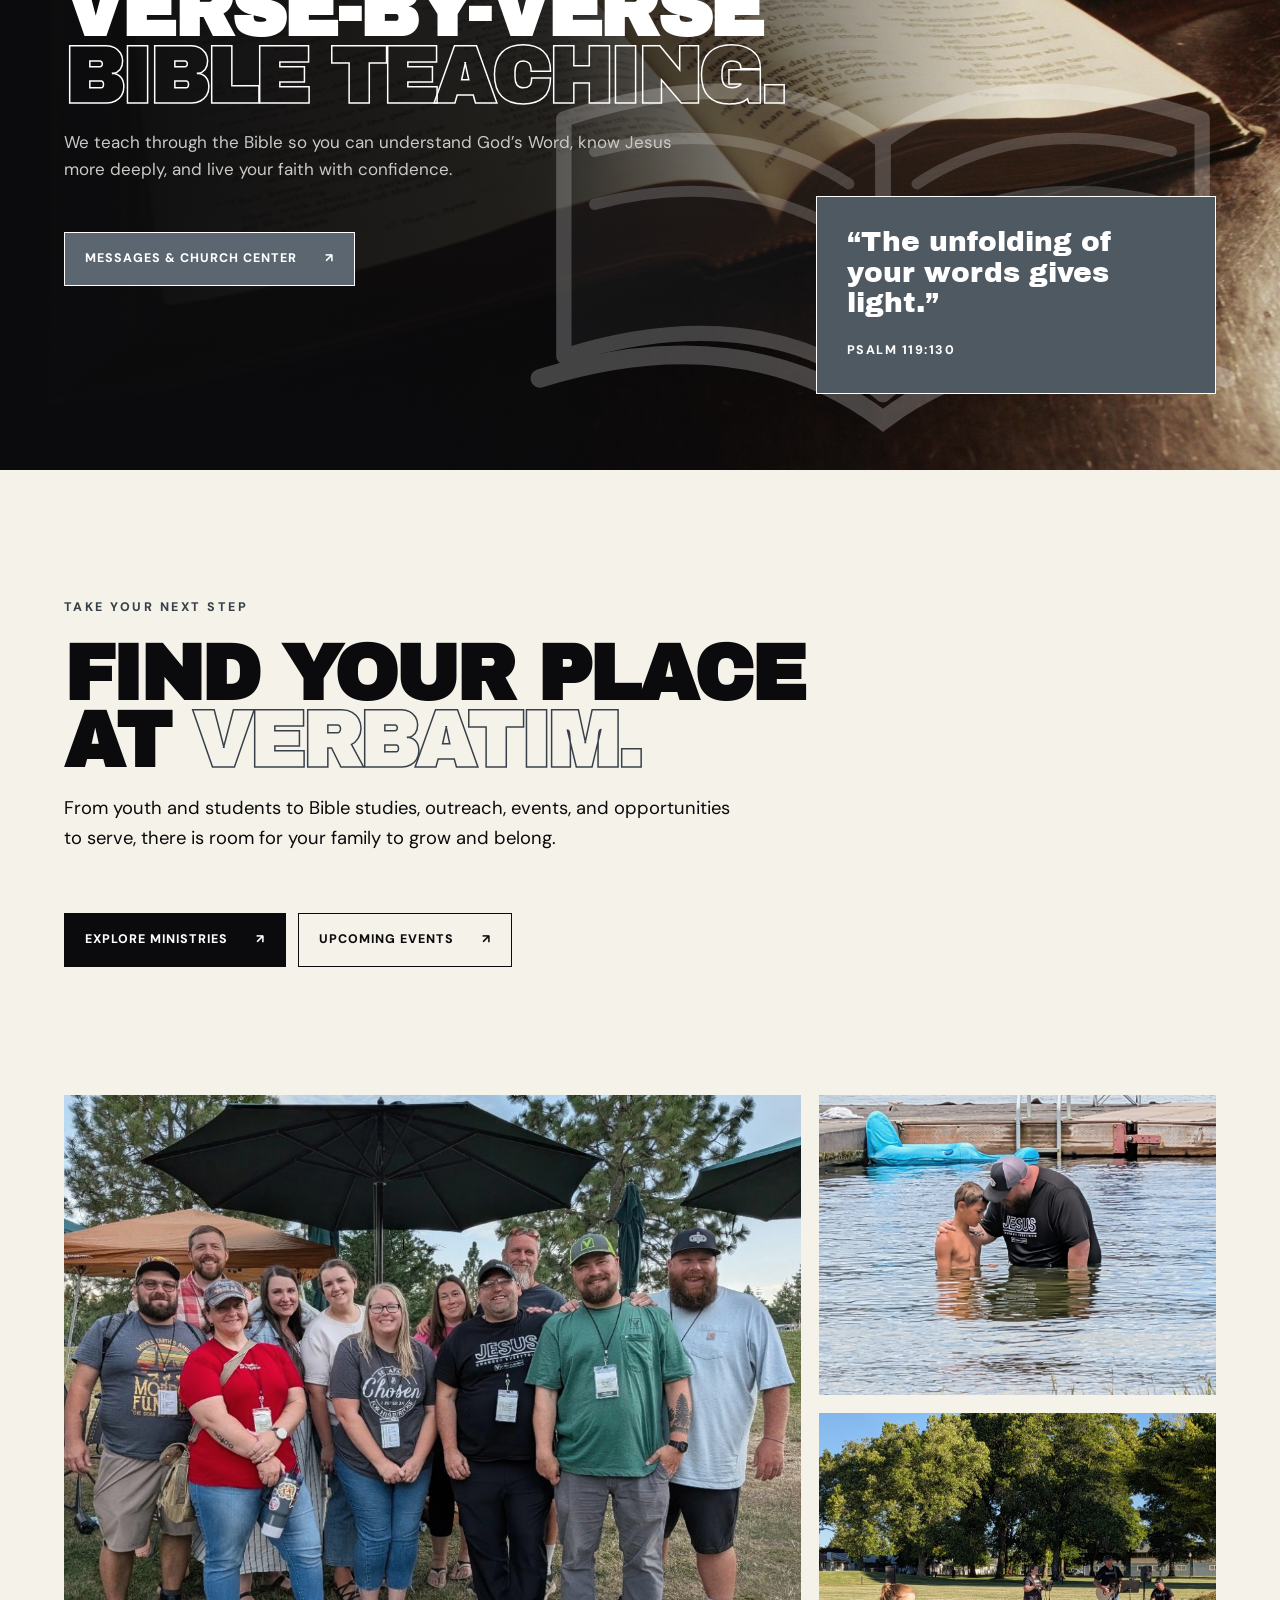
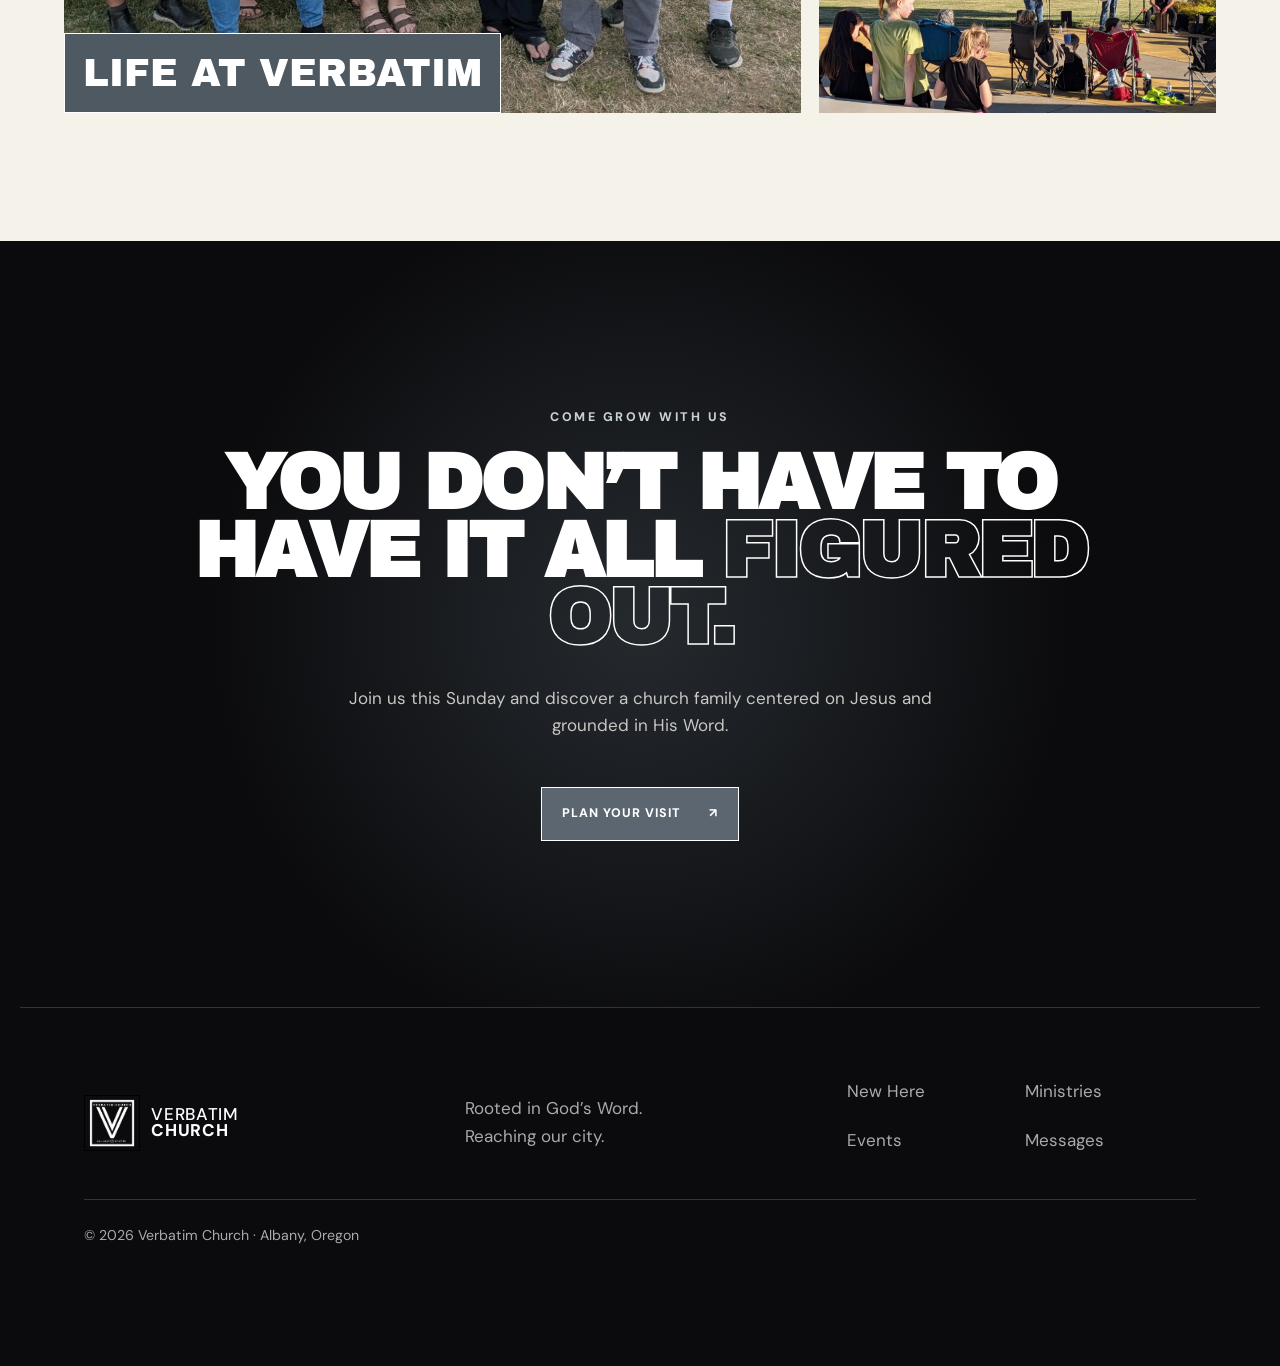
==== commit e99eca37: "Zoom out mobile homepage hero photo" ====
--- a/index.html
+++ b/index.html
@@ -24,7 +24,7 @@
   <link rel="preconnect" href="https://fonts.gstatic.com" crossorigin>
   <link href="https://fonts.googleapis.com/css2?family=Archivo+Black&family=DM+Sans:wght@400;500;600;700&display=swap" rel="stylesheet">
   <link rel="icon" type="image/svg+xml" href="data:image/svg+xml,%3Csvg xmlns='http://www.w3.org/2000/svg' viewBox='0 0 64 64'%3E%3Crect width='64' height='64' rx='12' fill='%235b6670'/%3E%3Cpath d='M10 14l13 36h9L20 14zm22 0l12 36h9L41 14z' fill='%23ffffff'/%3E%3C/svg%3E">
-  <link rel="stylesheet" href="styles.css?v=20260924-1">
+  <link rel="stylesheet" href="styles.css?v=20260924-3">
 </head>
 <body>
   <a class="skip-link" href="#main">Skip to content</a>
--- a/styles.css
+++ b/styles.css
@@ -40,7 +40,7 @@
 .teaching{overflow:hidden;isolation:isolate}
 .teaching:after{content:"";position:absolute;right:1%;bottom:1%;width:min(780px,60vw);height:60%;background:url('assets/open-bible-silhouette.svg') center/contain no-repeat;opacity:.23;z-index:0;pointer-events:none}
 .teaching-copy{position:relative;z-index:1}.teaching>.verse-card{position:absolute;z-index:1}
-@media(max-width:900px){.hero>img[src*="church-exterior"]{object-position:48% center}.teaching:after{right:1%;bottom:10%;width:98%;height:52%;opacity:.21}}
+@media(max-width:900px){.hero{background:#0b0b0d}.hero>img[src*="church-exterior"]{top:4%;height:92%;object-position:86% center}.teaching:after{right:1%;bottom:10%;width:98%;height:52%;opacity:.21}}
 
 /* Keep the long ministries banner headline inside narrow screens */
 @media(max-width:600px){.feature-banner h2{font-size:clamp(2.15rem,10.5vw,3.5rem);max-width:100%;letter-spacing:-.045em}.feature-banner h2 em{white-space:nowrap}}
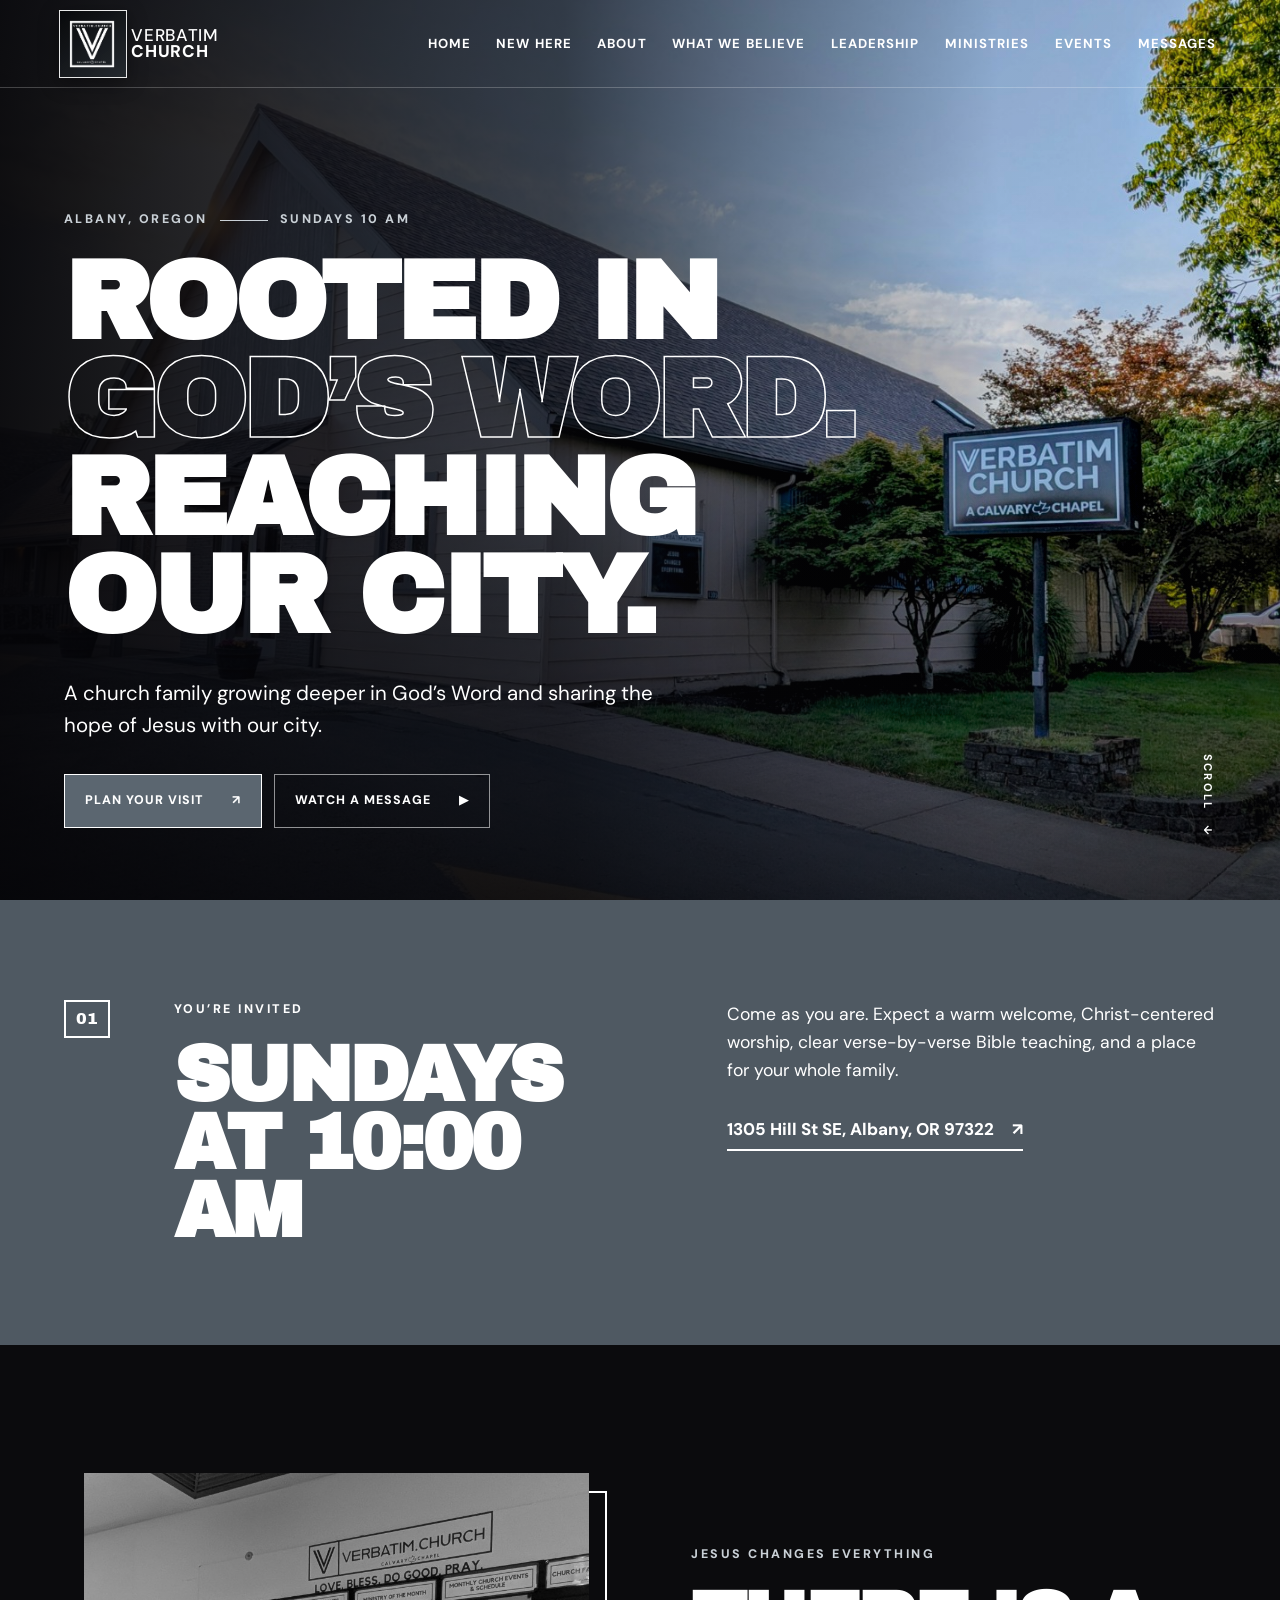
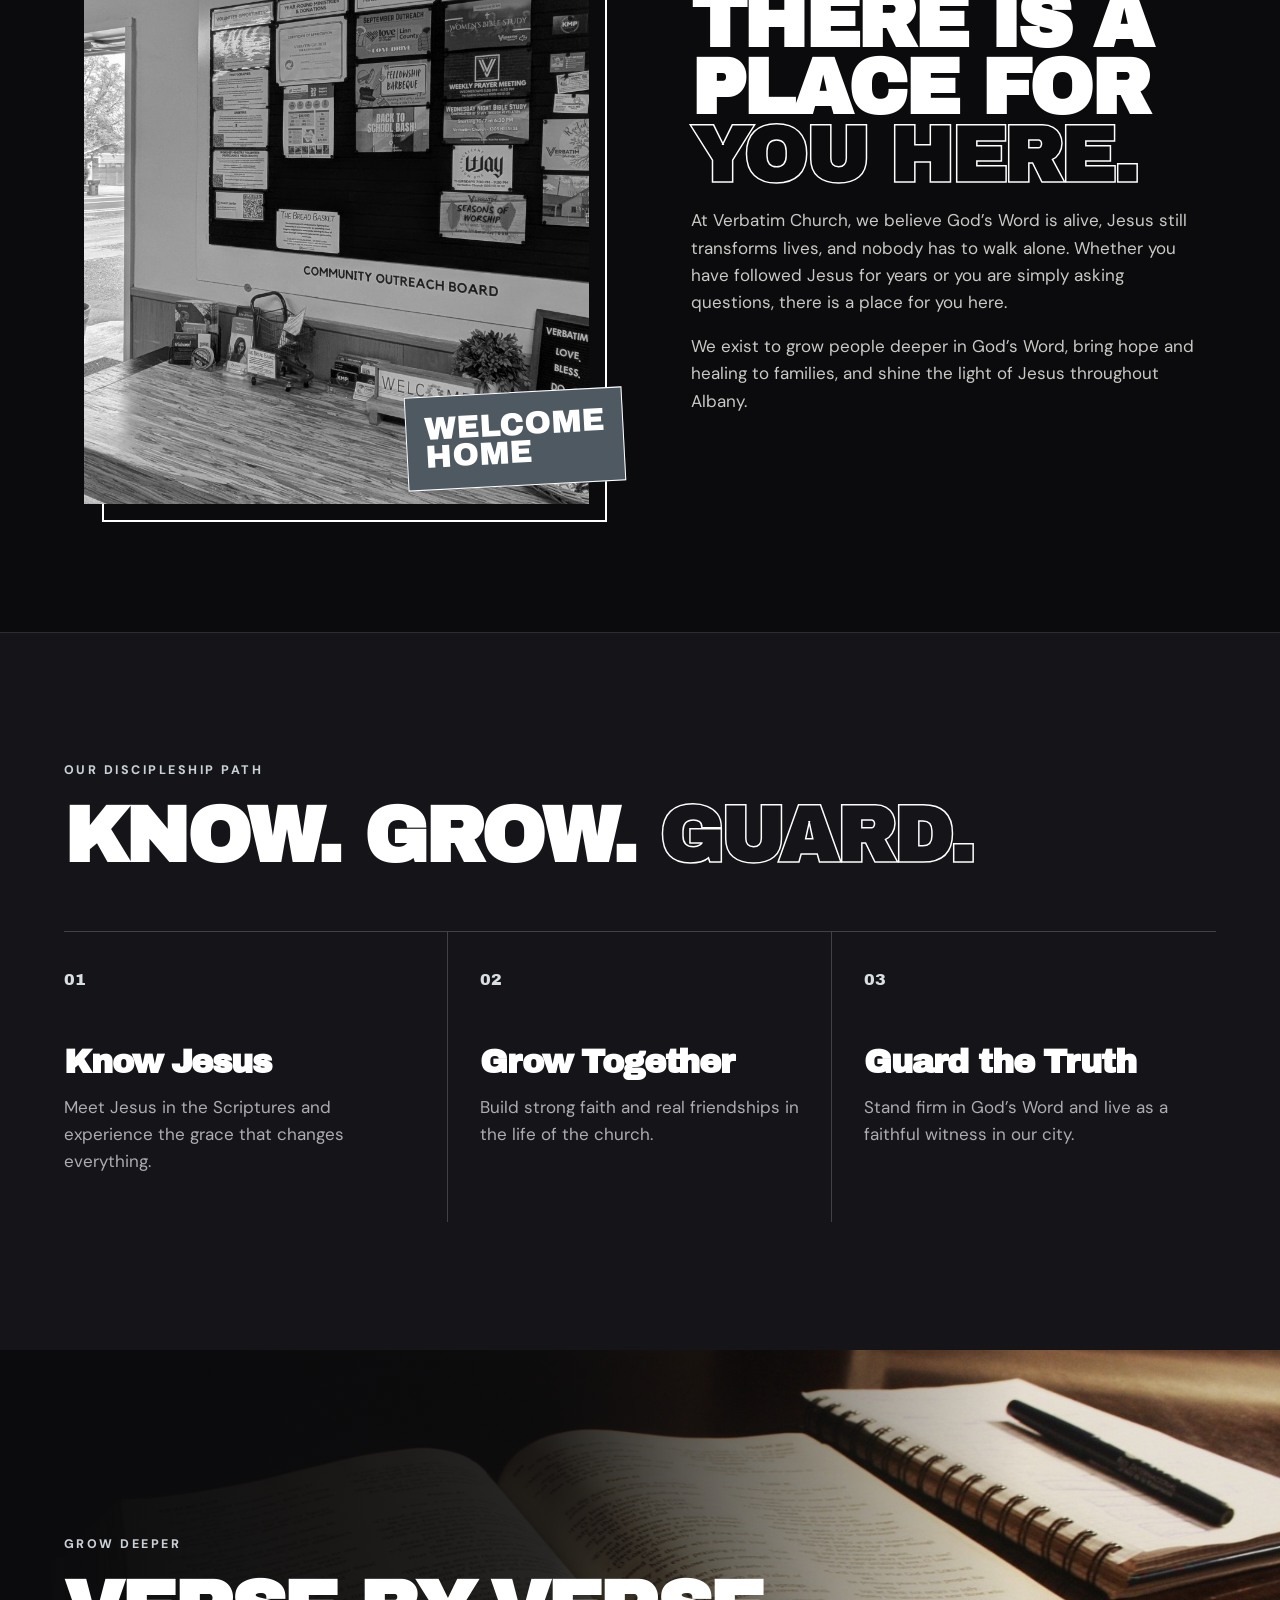
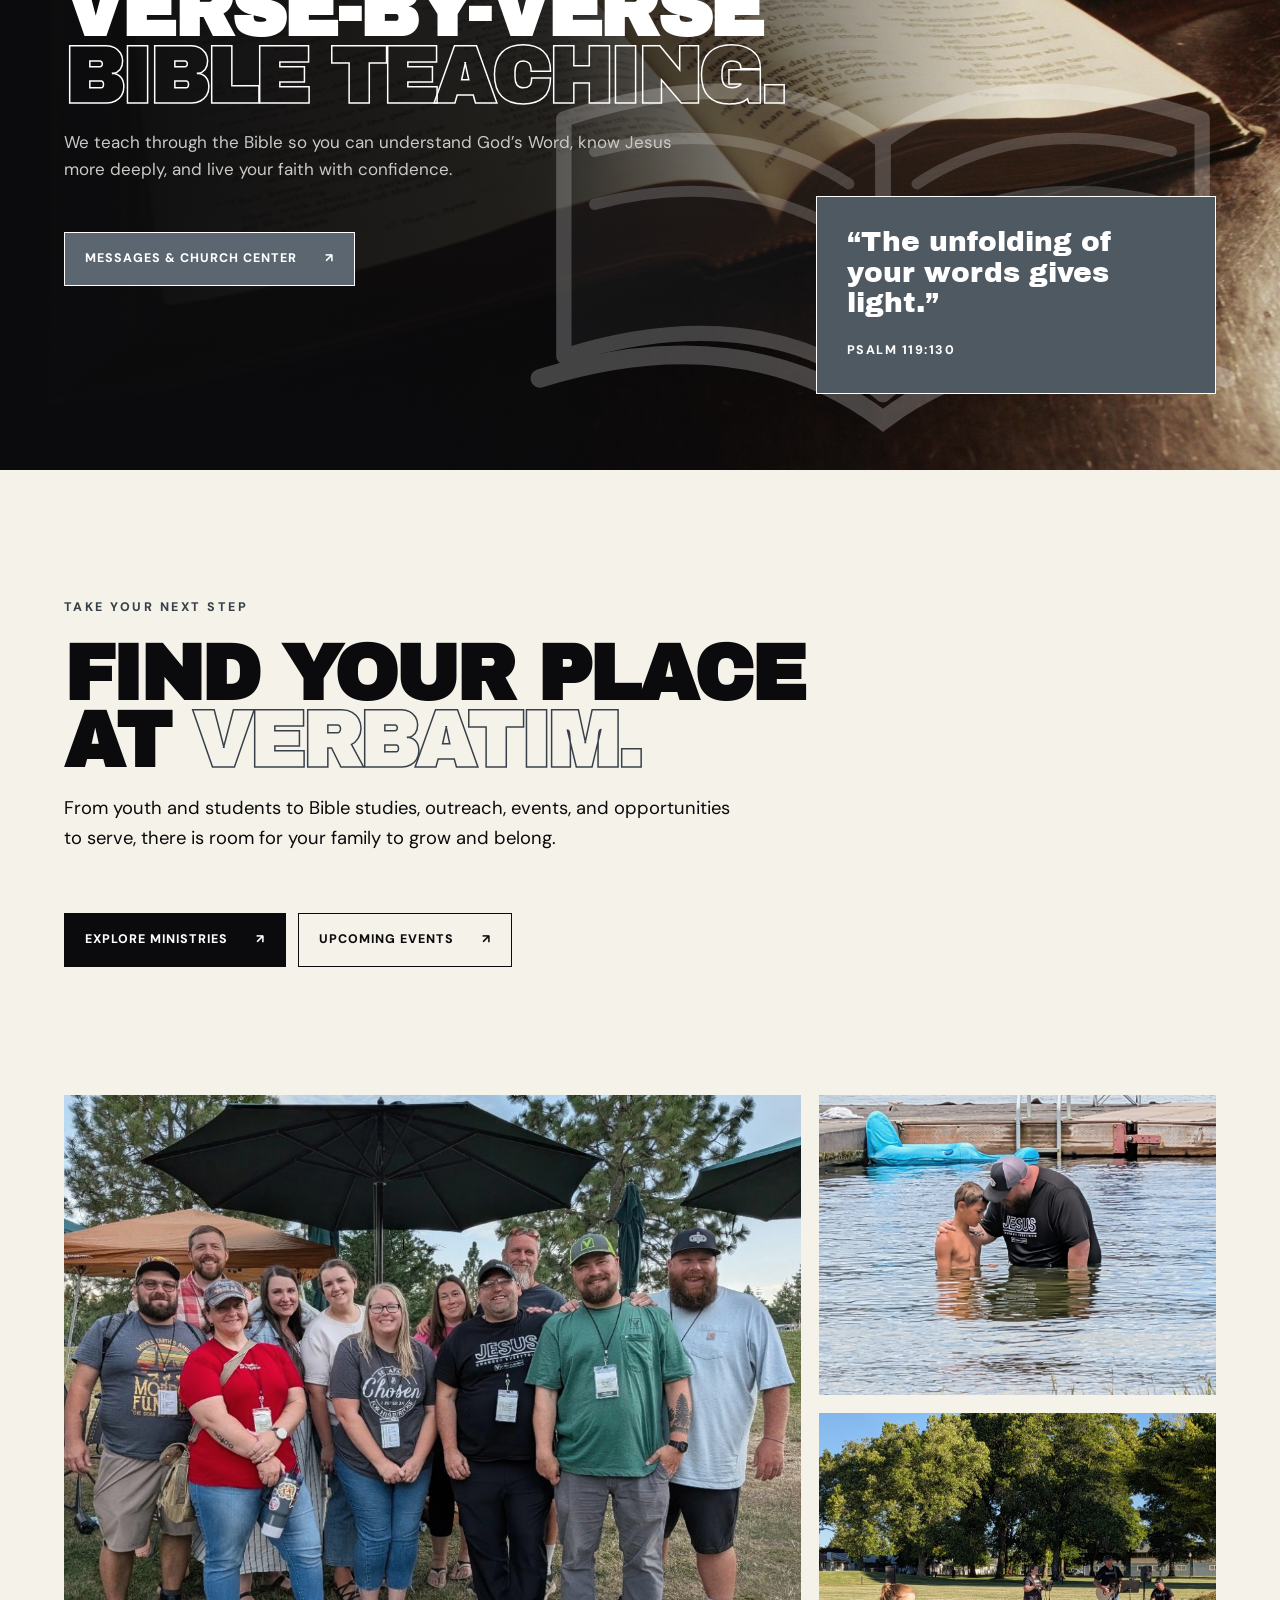
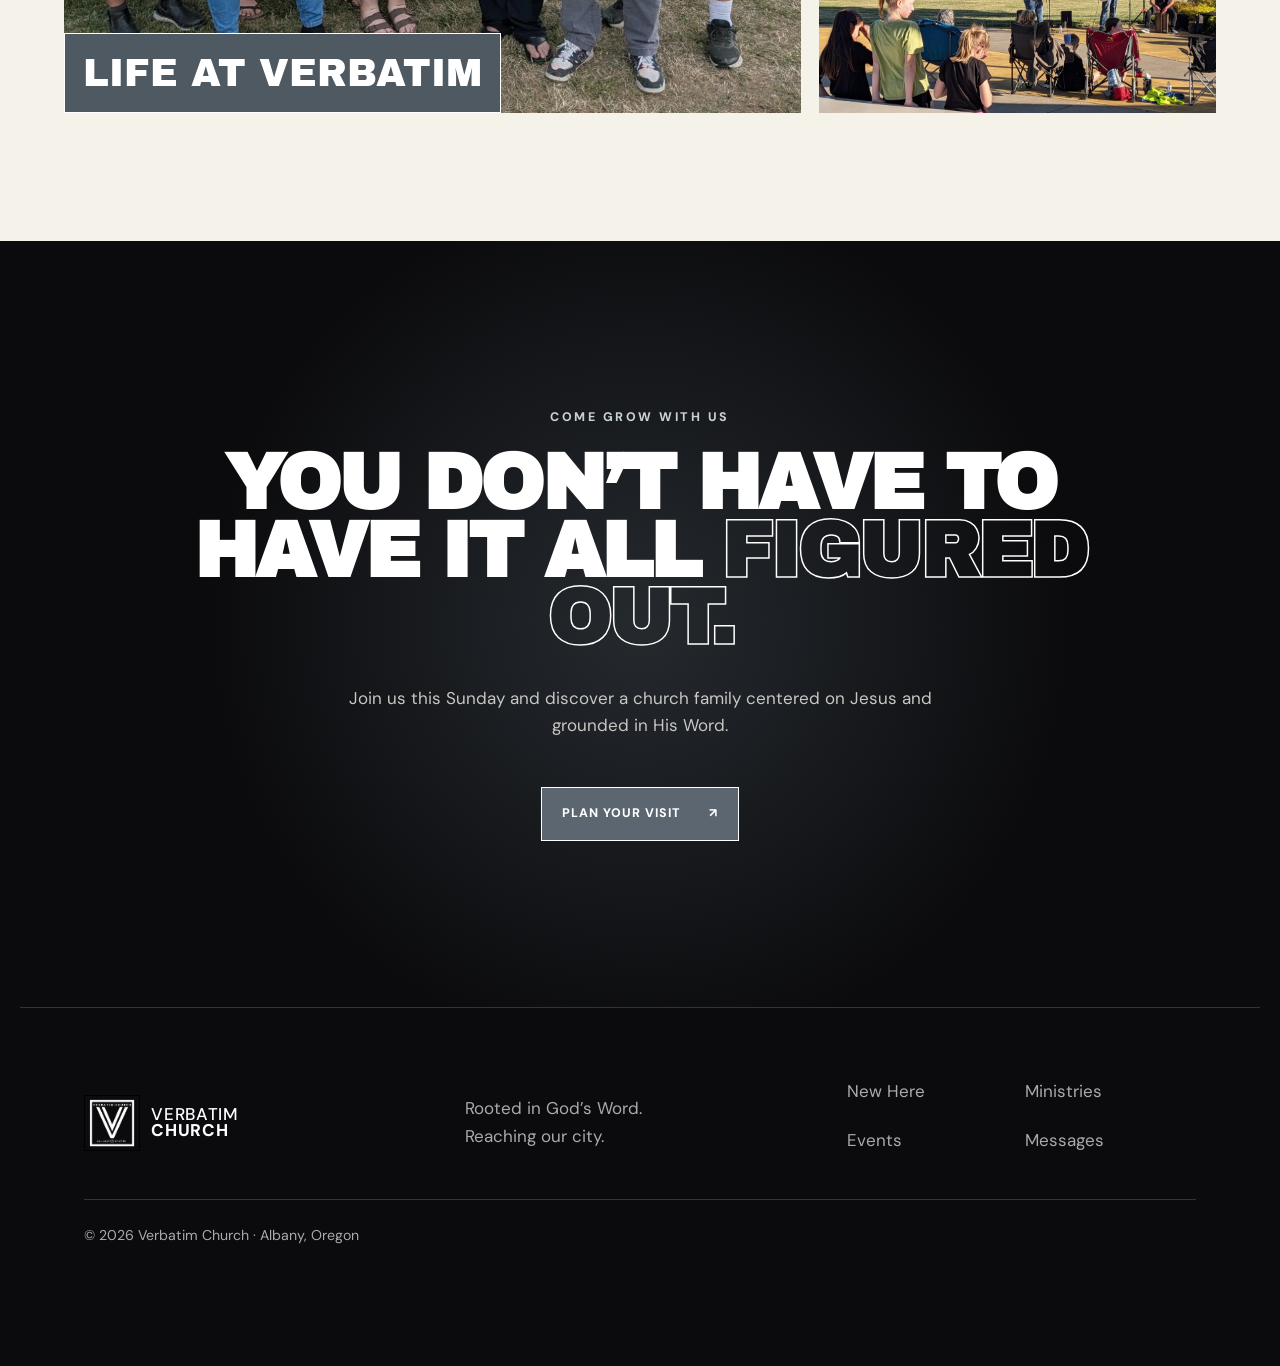
==== commit 135ff159: "Show full church exterior on mobile hero" ====
--- a/index.html
+++ b/index.html
@@ -24,7 +24,7 @@
   <link rel="preconnect" href="https://fonts.gstatic.com" crossorigin>
   <link href="https://fonts.googleapis.com/css2?family=Archivo+Black&family=DM+Sans:wght@400;500;600;700&display=swap" rel="stylesheet">
   <link rel="icon" type="image/svg+xml" href="data:image/svg+xml,%3Csvg xmlns='http://www.w3.org/2000/svg' viewBox='0 0 64 64'%3E%3Crect width='64' height='64' rx='12' fill='%235b6670'/%3E%3Cpath d='M10 14l13 36h9L20 14zm22 0l12 36h9L41 14z' fill='%23ffffff'/%3E%3C/svg%3E">
-  <link rel="stylesheet" href="styles.css?v=20260924-3">
+  <link rel="stylesheet" href="styles.css?v=20260924-4">
 </head>
 <body>
   <a class="skip-link" href="#main">Skip to content</a>
--- a/styles.css
+++ b/styles.css
@@ -40,7 +40,7 @@
 .teaching{overflow:hidden;isolation:isolate}
 .teaching:after{content:"";position:absolute;right:1%;bottom:1%;width:min(780px,60vw);height:60%;background:url('assets/open-bible-silhouette.svg') center/contain no-repeat;opacity:.23;z-index:0;pointer-events:none}
 .teaching-copy{position:relative;z-index:1}.teaching>.verse-card{position:absolute;z-index:1}
-@media(max-width:900px){.hero{background:#0b0b0d}.hero>img[src*="church-exterior"]{top:4%;height:92%;object-position:86% center}.teaching:after{right:1%;bottom:10%;width:98%;height:52%;opacity:.21}}
+@media(max-width:900px){.hero{background:#0b0b0d}.hero>img[src*="church-exterior"]{top:0;height:100%;object-fit:contain;object-position:center top}.teaching:after{right:1%;bottom:10%;width:98%;height:52%;opacity:.21}}
 
 /* Keep the long ministries banner headline inside narrow screens */
 @media(max-width:600px){.feature-banner h2{font-size:clamp(2.15rem,10.5vw,3.5rem);max-width:100%;letter-spacing:-.045em}.feature-banner h2 em{white-space:nowrap}}
